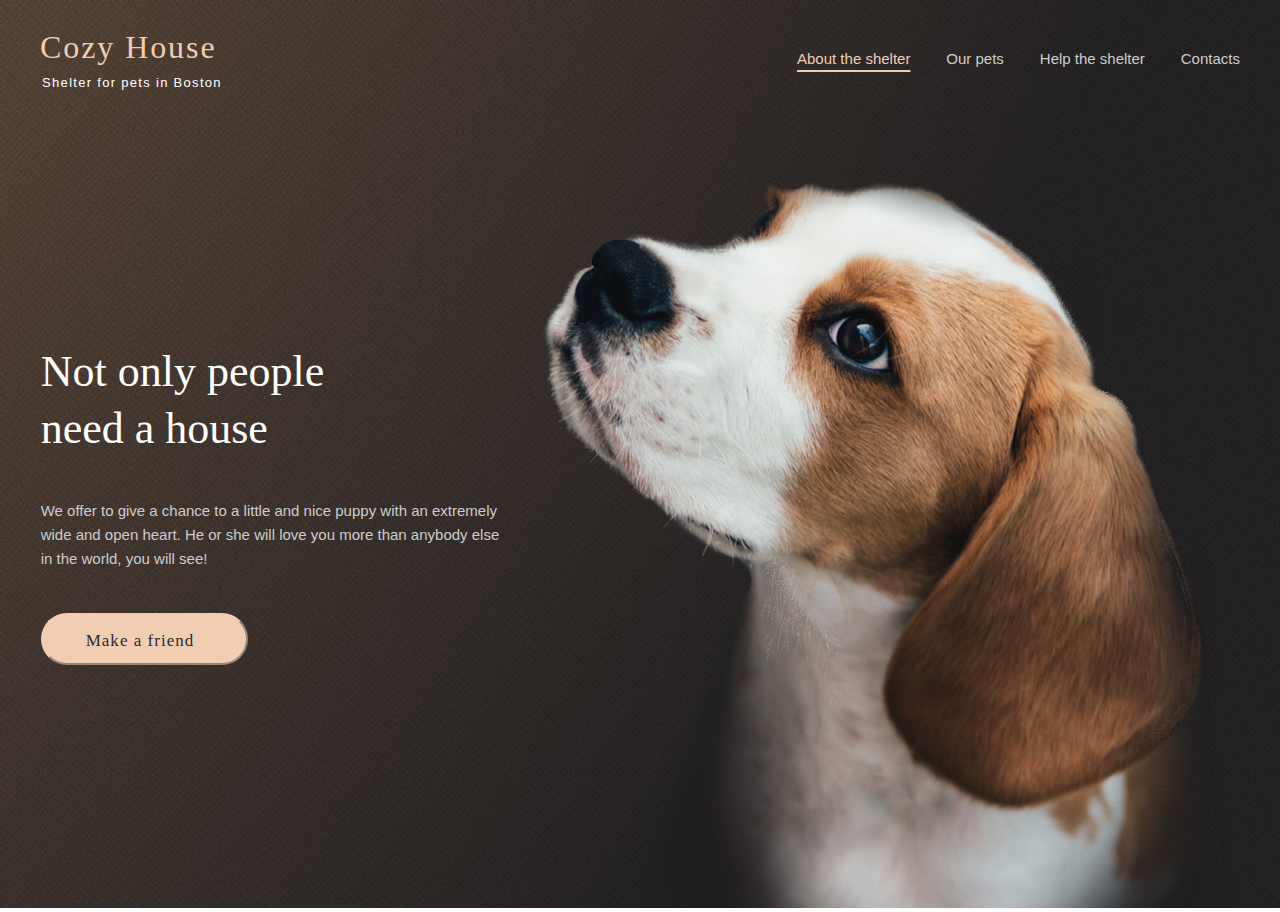
==== shelter/index.html @ cd2a16fb "feat: add basic section layout" ====
<!DOCTYPE html>
<html lang="en">
  <head>
    <!-- prettier-ignore -->
    <meta charset="UTF-8">
    <!-- prettier-ignore -->
    <meta name="viewport" content="width=device-width, initial-scale=1.0">
    <!-- prettier-ignore -->
    <link rel="icon" href="/shelter/assets/favicon.png" type="image/x-icon">
    <!-- prettier-ignore -->
    <link rel="stylesheet" href="styles.css">
    <title>Cozy House</title>
  </head>
  <body>
    <main>
      <div class="wrapper_section1">
        <div class="section_1">
          <header class="section_1__header">
            <nav class="section_1__header_nav">
              <div class="section_1__header_nav_logo">
                <h1>Cozy House</h1>
                <span class="header__nav_div_span"
                  >Shelter for pets in Boston</span
                >
              </div>
              <ul class="section_1__header_nav_ul">
                <li class="section_1__header_nav_ul_li">About the shelter</li>
                <li class="section_1__header_nav_ul_li">Our pets</li>
                <li class="section_1__header_nav_ul_li">Help the shelter</li>
                <li class="section_1__header_nav_ul_li">Contacts</li>
              </ul>
            </nav>
          </header>
          <article class="section_1__article">
            <div class="section_1__article_div">
              <h2 class="section_1__article_div_h2">
                Not only people need a house
              </h2>
              <p class="section_1__article_div_p">
                We offer to give a chance to a little and nice puppy with an
                extremely wide and open heart. He or she will love you more than
                anybody else in the world, you will see!
              </p>
              <button class="section_1__article_div_button">
                Make a friend
              </button>
            </div>
            <div class="section_1__article_img">
              <!-- prettier-ignore -->
              <img
                src="/shelter//assets/start_pet.png"
                alt="dog puppy"
                width="698"
                height="728"
              >
            </div>
          </article>
        </div>
      </div>
    </main>
  </body>
</html>
---- shelter/styles.css ----
* {
    margin: 0;
    padding: 0;
}
body {
    display: flex;
    justify-content: center;
    align-items: center;
    height: 100%;
    margin: 0;
}
main {
    display: flex;
    width: 1280px ;
    align-items: center;
    justify-content: center;
}
.wrapper_section1 {
    position: absolute;
    display: flex;
    align-items: center;
    justify-content: center;
    top: 0;
    left: 0;
    width: 100%;
    background-image: url("/shelter/assets/start-screen-gradient-background.jpg");
    background-size: cover;
    background-position: center;
}
.section_1 {
    position: relative;
    width: 1280px;
    height: 908px;
    justify-self: center;   
}
.section_1__header {
    display: flex; 
    margin-top: 30px;
    justify-content: center;
}
.section_1__header_nav {
    display: flex;
    width: 1200px;
    height: 60px;
    align-items: center;
    justify-content: space-between;
}
.section_1__header_nav_logo {
    display: flex;
    flex-direction: column;
    justify-content: space-between;
    width: 184px;
    height: 60px;
}
h1{
    width: 184px;
    font-family: Georgia;
    font-size: 32px;
    font-weight: 400;
    line-height: 35px;
    letter-spacing: 0.06em;
    text-align: left;
    color: #F1CDB3;
    white-space: nowrap;
}
.header__nav_div_span {
    font-family: Arial;
    font-size: 13px;
    font-weight: 400;
    line-height: 15px;
    letter-spacing: 0.1em;
    text-align: center;
    color: #FFFFFF;
}
.section_1__header_nav_ul {
    display: flex;
    width: 443px;
    height: 27px;
    justify-content: space-between;
    list-style-type: none;
    padding: 0;
    margin: 0;
    color: #CDCDCD;
    font-family: Arial;
    font-size: 15px;
    font-weight: 400;
    line-height: 24px;
    text-align: left;
}
.section_1__header_nav_ul_li:hover {
    cursor: pointer;
    color: #F1CDB3;
}
.section_1__header_nav_ul_li:first-child {
    color: #F1CDB3;
    text-decoration: underline;
    text-underline-offset: 6px;
    text-decoration-thickness: 2px;
}
.section_1__article {
    display: flex;
    justify-content: space-evenly;
    margin-top: 90px;
}
.section_1__article_div {
    display: flex;
    width: 460px;
    height: 322px;
    flex-direction: column;
    justify-content:space-between;
    margin-top: 163px;
    /* margin-left: 10px; */
}
.section_1__article_img {
    margin-left: 0px;
}
.section_1__article_div_h2 {
    width: 310px;
    height: 114px;
    font-family: Georgia;
    font-size: 44px;
    font-weight: 400;
    line-height: 57.2px;
    text-align: left;
    color: #FFFFFF;
}
.section_1__article_div_p {
    width: 460px;
    height: 72px;
    font-family: Arial;
    font-size: 15px;
    font-weight: 400;
    line-height: 24px;
    text-align: left;
    color: #CDCDCD;
}
.section_1__article_div_button {
    width: 207px;
    height: 52px;
    font-family: Georgia;
    font-size: 17px;
    font-weight: 400;
    line-height: 25px;
    text-align: left;
    font-family: Georgia;
    letter-spacing: 0.06em;
    color: #292929;
    background: #F1CDB3;
    padding: 13px 45px 15px 43px;
    border-radius: 100px;
    border-color: #F1CDB3;
    text-wrap: nowrap;
}
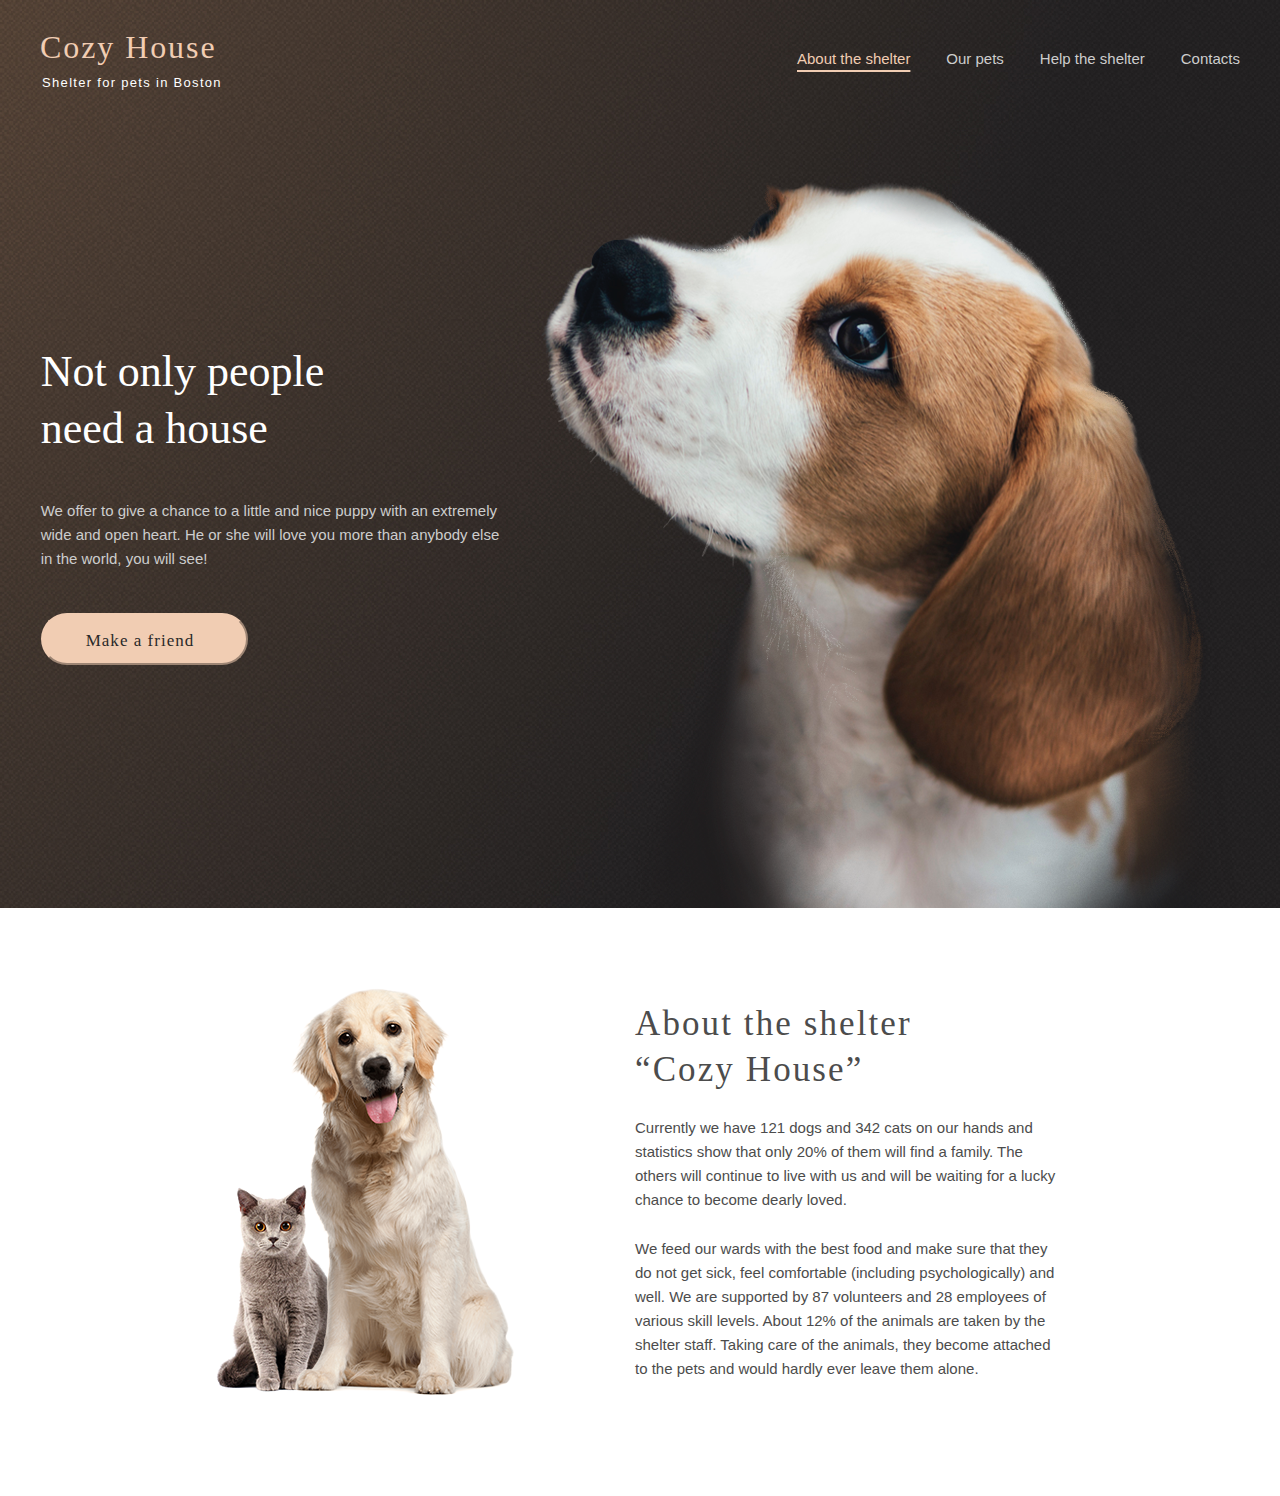
==== commit c6723b8d: "feat: add loyaut and styles second section" ====
--- a/shelter/index.html
+++ b/shelter/index.html
@@ -13,8 +13,8 @@
   </head>
   <body>
     <main>
-      <div class="wrapper_section1">
-        <div class="section_1">
+      <div class="wrapper_section1 wrapper_section1-bg">
+        <div class="section_1" style="height: 908px">
           <header class="section_1__header">
             <nav class="section_1__header_nav">
               <div class="section_1__header_nav_logo">
@@ -57,6 +57,39 @@
           </article>
         </div>
       </div>
+      <div class="wrapper_section2 wrapper_section2-bg" style="height: 588px">
+        <article class="section2 wrapper_section2__article">
+          <div class="section2__article_div-foto">
+            <!-- prettier-ignore -->
+            <img
+              src="/shelter/assets/about-pets.png"
+              alt="pets"
+              width="300"
+              height="408"
+              class="section2__article_div-foto_img"
+            >
+          </div>
+          <div class="section2__article_div-info">
+            <h2 class="section2__article_div-info_h2">
+              About the shelter “Cozy House”
+            </h2>
+            <p class="section2__article_div-info_p">
+              Currently we have 121 dogs and 342 cats on our hands and
+              statistics show that only 20% of them will find a family. The
+              others will continue to live with us and will be waiting for a
+              lucky chance to become dearly loved.
+            </p>
+            <p class="section2__article_div-info_p">
+              We feed our wards with the best food and make sure that they do
+              not get sick, feel comfortable (including psychologically) and
+              well. We are supported by 87 volunteers and 28 employees of
+              various skill levels. About 12% of the animals are taken by the
+              shelter staff. Taking care of the animals, they become attached to
+              the pets and would hardly ever leave them alone.
+            </p>
+          </div>
+        </article>
+      </div>
     </main>
   </body>
 </html>
--- a/shelter/styles.css
+++ b/shelter/styles.css
@@ -11,26 +11,25 @@
 }
 main {
     display: flex;
-    width: 1280px ;
+    flex-direction: column;
     align-items: center;
     justify-content: center;
 }
-.wrapper_section1 {
-    position: absolute;
+.wrapper_section1, .wrapper_section2 {
     display: flex;
     align-items: center;
     justify-content: center;
     top: 0;
     left: 0;
-    width: 100%;
-    background-image: url("/shelter/assets/start-screen-gradient-background.jpg");
+    min-width: 100vw;
     background-size: cover;
     background-position: center;
 }
-.section_1 {
-    position: relative;
+.wrapper_section1-bg {
+    background-image: url("/shelter/assets/start-screen-gradient-background.jpg");
+}
+.section_1, .section2 {
     width: 1280px;
-    height: 908px;
     justify-self: center;   
 }
 .section_1__header {
@@ -109,7 +108,6 @@
     flex-direction: column;
     justify-content:space-between;
     margin-top: 163px;
-    /* margin-left: 10px; */
 }
 .section_1__article_img {
     margin-left: 0px;
@@ -150,4 +148,48 @@
     border-radius: 100px;
     border-color: #F1CDB3;
     text-wrap: nowrap;
+}
+.wrapper_section2-bg{
+    background: #FFFFFF;
+}
+.wrapper_section2__article {
+    display: flex;
+    width: 1200px;
+    height: 408px;  
+    justify-content: flex-start;  
+}
+.section2__article_div-foto {
+    display: flex;
+    width: 600px;
+    justify-content:center;
+    align-content: start;
+    margin-left: 25px;
+    margin-top: -10px;
+}
+.section2__article_div-info {
+    display: flex;
+    flex-direction: column;
+    width: 430px;
+    height: 380px;
+    justify-content: space-between;
+    color: #4C4C4C;
+    margin-left: -30px;
+    margin-top: 3px;
+}
+.section2__article_div-info_h2 {
+    width: 370px;
+    height: 90px;
+    font-family: Georgia;
+    font-size: 35px;
+    font-weight: 400;
+    line-height: 45.5px;
+    letter-spacing: 0.06em;
+    text-align: left;
+}
+.section2__article_div-info_p {
+    font-family: Arial;
+    font-size: 15px;
+    font-weight: 400;
+    line-height: 24px;
+    text-align: left;
 }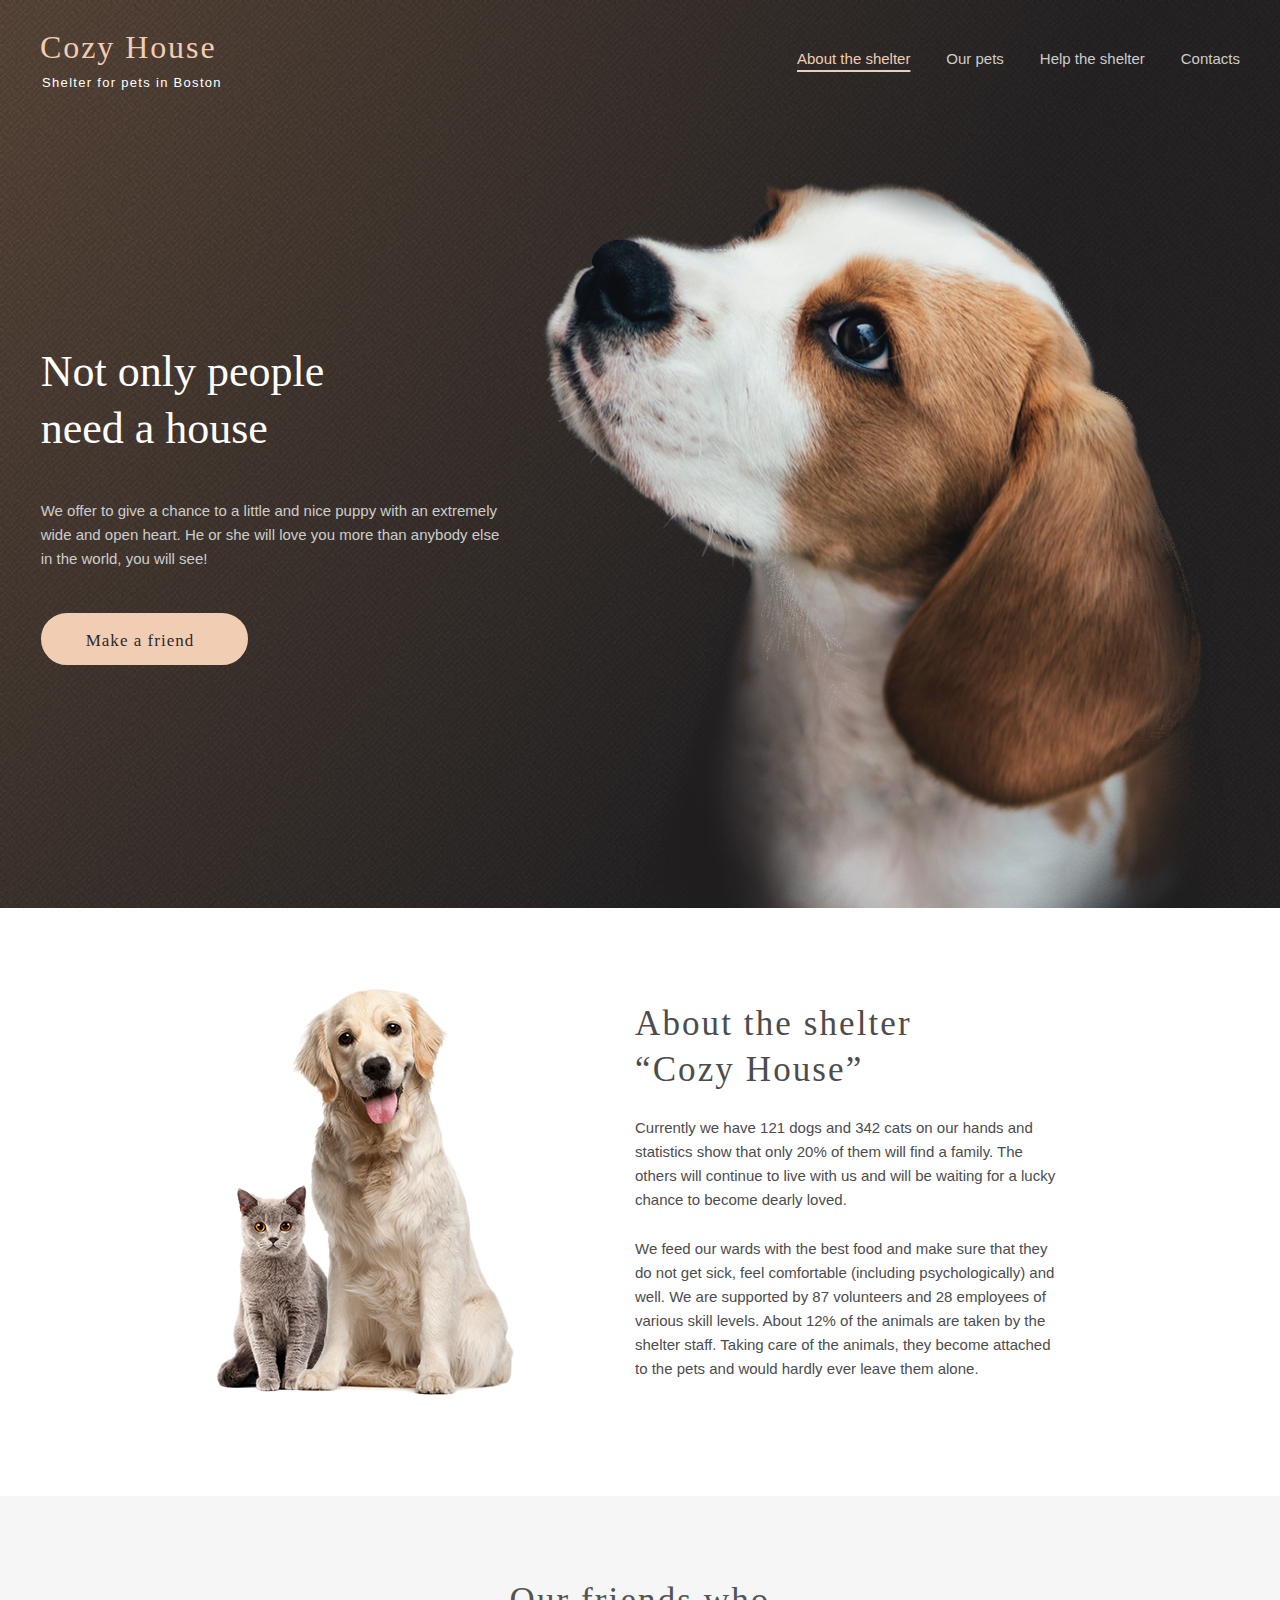
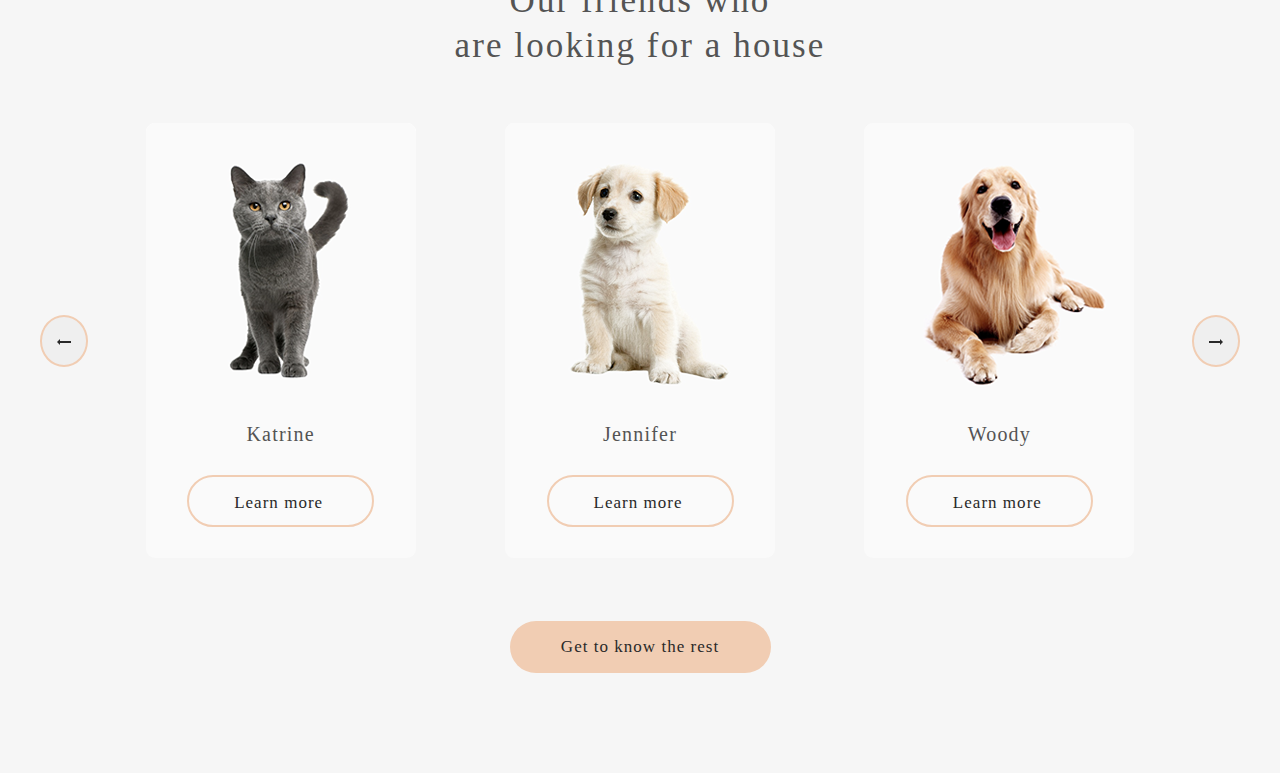
==== commit 32da3b06: "feat: add loyaut and styles for 3 part fierst page" ====
--- a/shelter/index.html
+++ b/shelter/index.html
@@ -90,6 +90,97 @@
           </div>
         </article>
       </div>
+      <div class="wrapper_section3 wrapper_section3-bg" style="height: 877px">
+        <article class="section3 section3_wrapper">
+          <h2 class="section3__h2">
+            Our friends who
+            <!-- prettier-ignore -->
+            <br>
+            are looking for a house
+          </h2>
+          <div class="section3__article_slider-wrapper">
+            <button class="section3__article_slider-button-left">
+              <!-- prettier-ignore -->
+              <img src="/shelter/assets/Arrow_left.png" alt="left button" width="14" height="6">
+            </button>
+            <div class="section3__article_slider-wrapper_slider-container">
+              <div class="section3__article_slider-wrapper_slider-item">
+                <figure
+                  class="section3__article_slider-wrapper_slider-item-figure"
+                >
+                  <!-- prettier-ignore -->
+                  <img src="/shelter/assets/pets-katrine.png" 
+                      alt="pet Katrine" 
+                      width="270" 
+                      height="270" 
+                      class="section3__article_slider-wrapper_slider-item-figure-img">
+                  <figcaption
+                    class="section3__article_slider-wrapper_slider-figcapion"
+                  >
+                    Katrine
+                  </figcaption>
+                </figure>
+                <button
+                  class="section3__article_slider-wrapper_slider-button-item"
+                >
+                  Learn more
+                </button>
+              </div>
+              <div class="section3__article_slider-wrapper_slider-item">
+                <figure
+                  class="section3__article_slider-wrapper_slider-item-figure"
+                >
+                  <!-- prettier-ignore -->
+                  <img src="/shelter/assets/pets-jennifer.png" 
+                        alt="pet Jennifer" 
+                        width="270" 
+                        height="270" 
+                        class="section3__article_slider-wrapper_slider-item-figure-img">
+                  <figcaption
+                    class="section3__article_slider-wrapper_slider-figcapion"
+                  >
+                    Jennifer
+                  </figcaption>
+                </figure>
+                <button
+                  class="section3__article_slider-wrapper_slider-button-item"
+                >
+                  Learn more
+                </button>
+              </div>
+              <div class="section3__article_slider-wrapper_slider-item">
+                <figure
+                  class="section3__article_slider-wrapper_slider-item-figure"
+                >
+                  <!-- prettier-ignore -->
+                  <img src="/shelter/assets/pets-woody.png" 
+                      alt="pet Woody" 
+                      width="270" 
+                      height="270" 
+                      class="section3__article_slider-wrapper_slider-item-figure-img">
+                  <figcaption
+                    class="section3__article_slider-wrapper_slider-figcapion"
+                  >
+                    Woody
+                  </figcaption>
+                </figure>
+                <button
+                  class="section3__article_slider-wrapper_slider-button-item"
+                >
+                  Learn more
+                </button>
+              </div>
+            </div>
+            <button class="section3__article_slider-button-right">
+              <!-- prettier-ignore -->
+              <img src="/shelter/assets/Arrow_rigth.png" alt="right button" width="14" height="6">
+            </button>
+          </div>
+          <button class="section3 section3_wrapper__button">
+            Get to know the rest
+          </button>
+        </article>
+      </div>
     </main>
   </body>
 </html>
--- a/shelter/styles.css
+++ b/shelter/styles.css
@@ -2,6 +2,9 @@
     margin: 0;
     padding: 0;
 }
+button {
+    cursor: pointer;
+}
 body {
     display: flex;
     justify-content: center;
@@ -15,7 +18,7 @@
     align-items: center;
     justify-content: center;
 }
-.wrapper_section1, .wrapper_section2 {
+.wrapper_section1, .wrapper_section2, .wrapper_section3 {
     display: flex;
     align-items: center;
     justify-content: center;
@@ -28,7 +31,7 @@
 .wrapper_section1-bg {
     background-image: url("/shelter/assets/start-screen-gradient-background.jpg");
 }
-.section_1, .section2 {
+.section_1, .section2, .section3 {
     width: 1280px;
     justify-self: center;   
 }
@@ -146,7 +149,7 @@
     background: #F1CDB3;
     padding: 13px 45px 15px 43px;
     border-radius: 100px;
-    border-color: #F1CDB3;
+    border: 2px solid #F1CDB3;
     text-wrap: nowrap;
 }
 .wrapper_section2-bg{
@@ -192,4 +195,116 @@
     font-weight: 400;
     line-height: 24px;
     text-align: left;
-}+}
+.wrapper_section3-bg {
+    background: #F6F6F6;
+}
+.section3_wrapper {
+    display: flex;
+    flex-direction: column;
+    width: 1200px;
+    height: 697px;
+    align-items: center;
+    justify-content: space-between;
+}
+.section3__article_slider-wrapper {
+    display: flex;
+    width: 1200px;
+    height: 435px;
+    justify-content:center; 
+    align-items: center; 
+    margin-top: -8px;
+}
+.section3__article_slider-button-right, .section3__article_slider-button-left {
+    width: 52px;
+    height: 52px;
+    border-radius: 100%;
+    border: 2px solid #F1CDB3;
+}
+.section3__article_slider-wrapper_slider-container {
+    display: flex;
+    flex-direction: row;
+    width: 1196px;
+    height: 435px;
+    justify-content:space-evenly;
+    gap: 32px
+}
+.section3__h2 {
+    display: flex;
+    width: 400px;
+    height: 90px;
+    font-family: Georgia;
+    font-size: 35px;
+    font-weight: 400;
+    line-height: 45px;
+    letter-spacing: 0.06em;
+    justify-content: center;
+    text-align: center;
+    color: #545454;
+    margin-top: -8px;
+}
+.section3__article_slider-wrapper_slider-item {
+    display: flex;
+    flex-direction: column;
+    width: 270px;
+    height: 435px;
+    align-items: center;
+    justify-content:flex-start;
+    border-radius: 9px;
+    background: #FAFAFA;
+    cursor: pointer;
+}
+.section3__article_slider-wrapper_slider-item-figure {
+    display: flex;
+    flex-direction: column;
+    height: 300px;
+    justify-content: space-between;
+}
+.section3__article_slider-wrapper_slider-item-figure-img {
+    margin-top: 0;
+}
+.section3__article_slider-wrapper_slider-figcapion {
+    display: flex;
+    justify-content: center;
+    font-family: Georgia;
+    font-size: 20px;
+    font-weight: 400;
+    line-height: 22.72px;
+    letter-spacing: 0.06em;
+    text-align: center;
+    color: #545454;
+    margin-top: 30px;
+}
+.section3__article_slider-wrapper_slider-button-item {
+    width: 187px;
+    height: 52px;
+    padding: 15px 45px 15px 45px;
+    font-family: Georgia;
+    font-size: 17px;
+    font-weight: 400;
+    line-height: 22.1px;
+    letter-spacing: 0.06em;
+    text-align: left;
+    border-radius: 100px;
+    border: 2px 2px 2px 2px;
+    color:#292929;
+    border: 2px solid #F1CDB3;
+    background-color: #FAFAFA;
+    text-wrap: nowrap;
+    margin-top: 52px;
+}
+.section3_wrapper__button {
+    width: 261px;
+    height: 52px;
+    border-radius: 100px;
+    Padding:15px, 45px, 15px, 45px;
+    font-family: Georgia;
+    font-size: 17px;
+    font-weight: 400;
+    line-height: 22.1px;
+    letter-spacing: 0.06em;
+    background: #F1CDB3;
+    color:#292929;
+    border: none;
+    margin-bottom: 10px;
+}
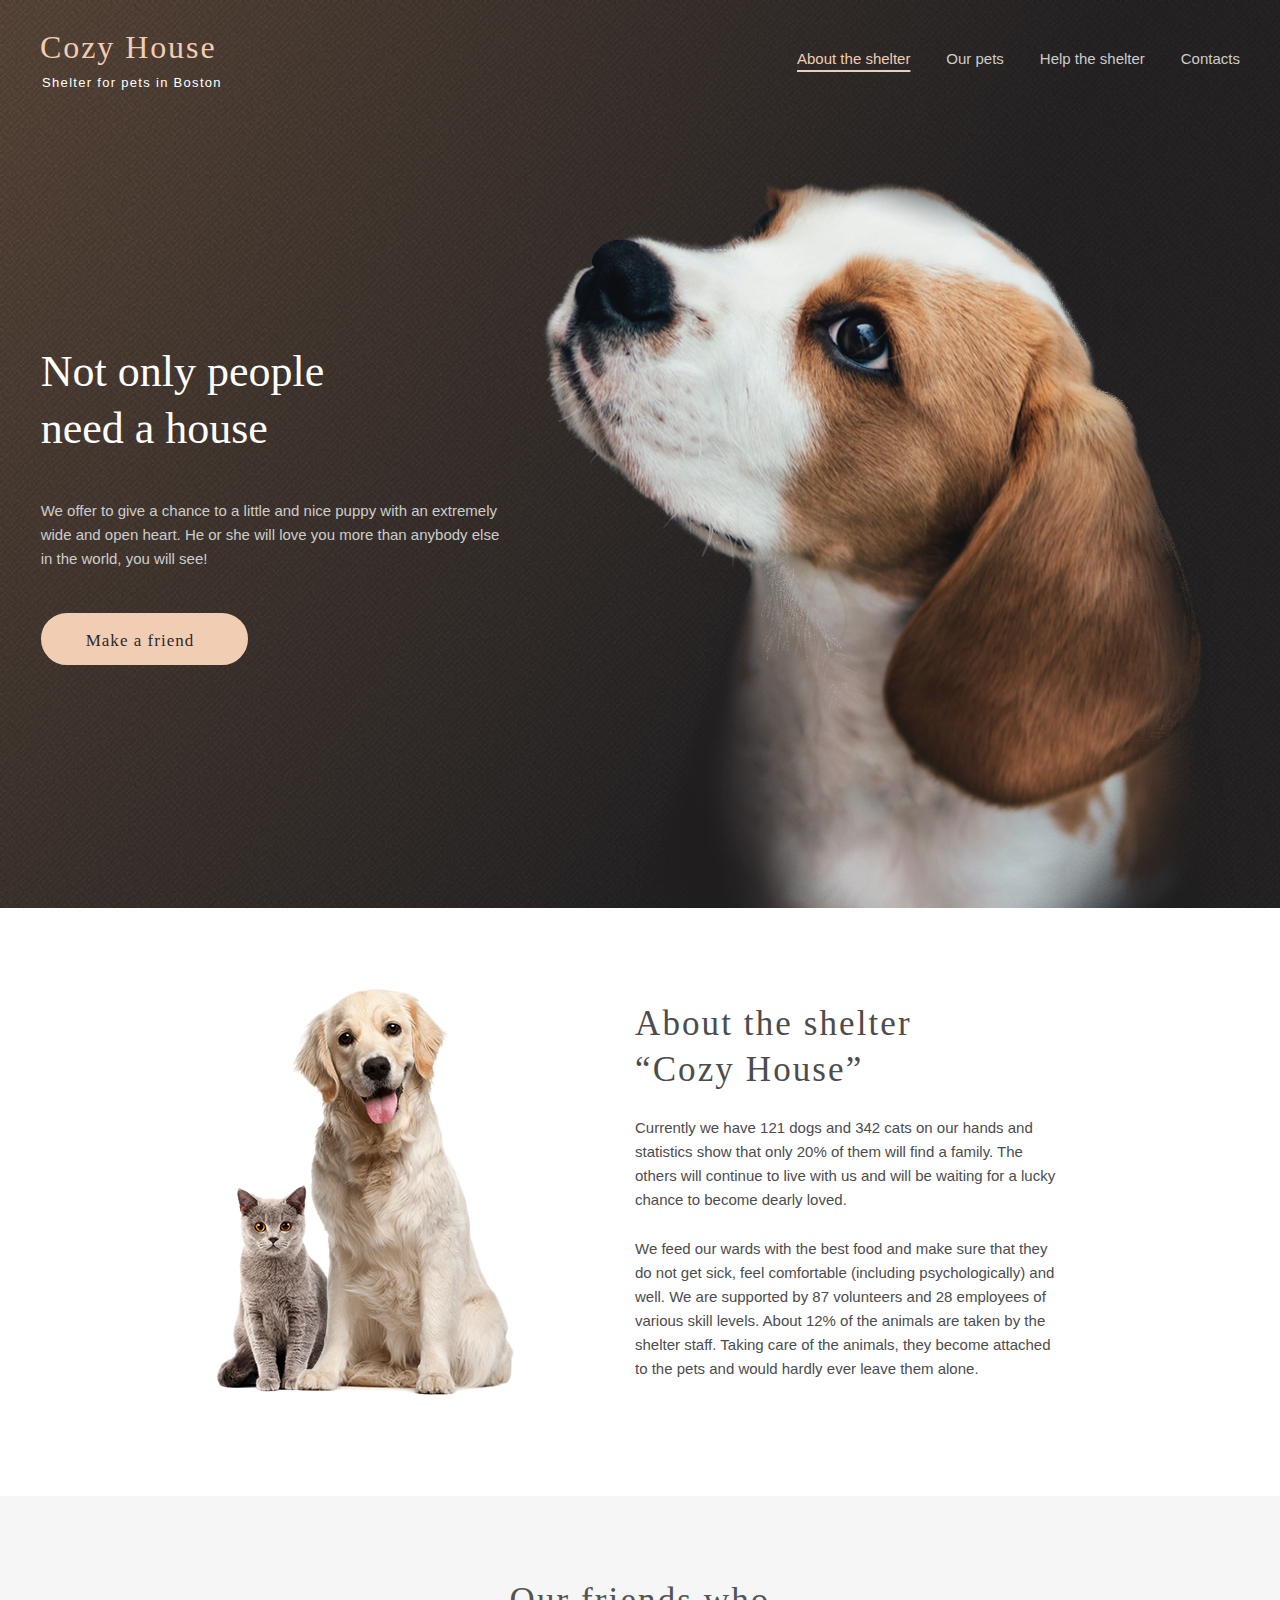
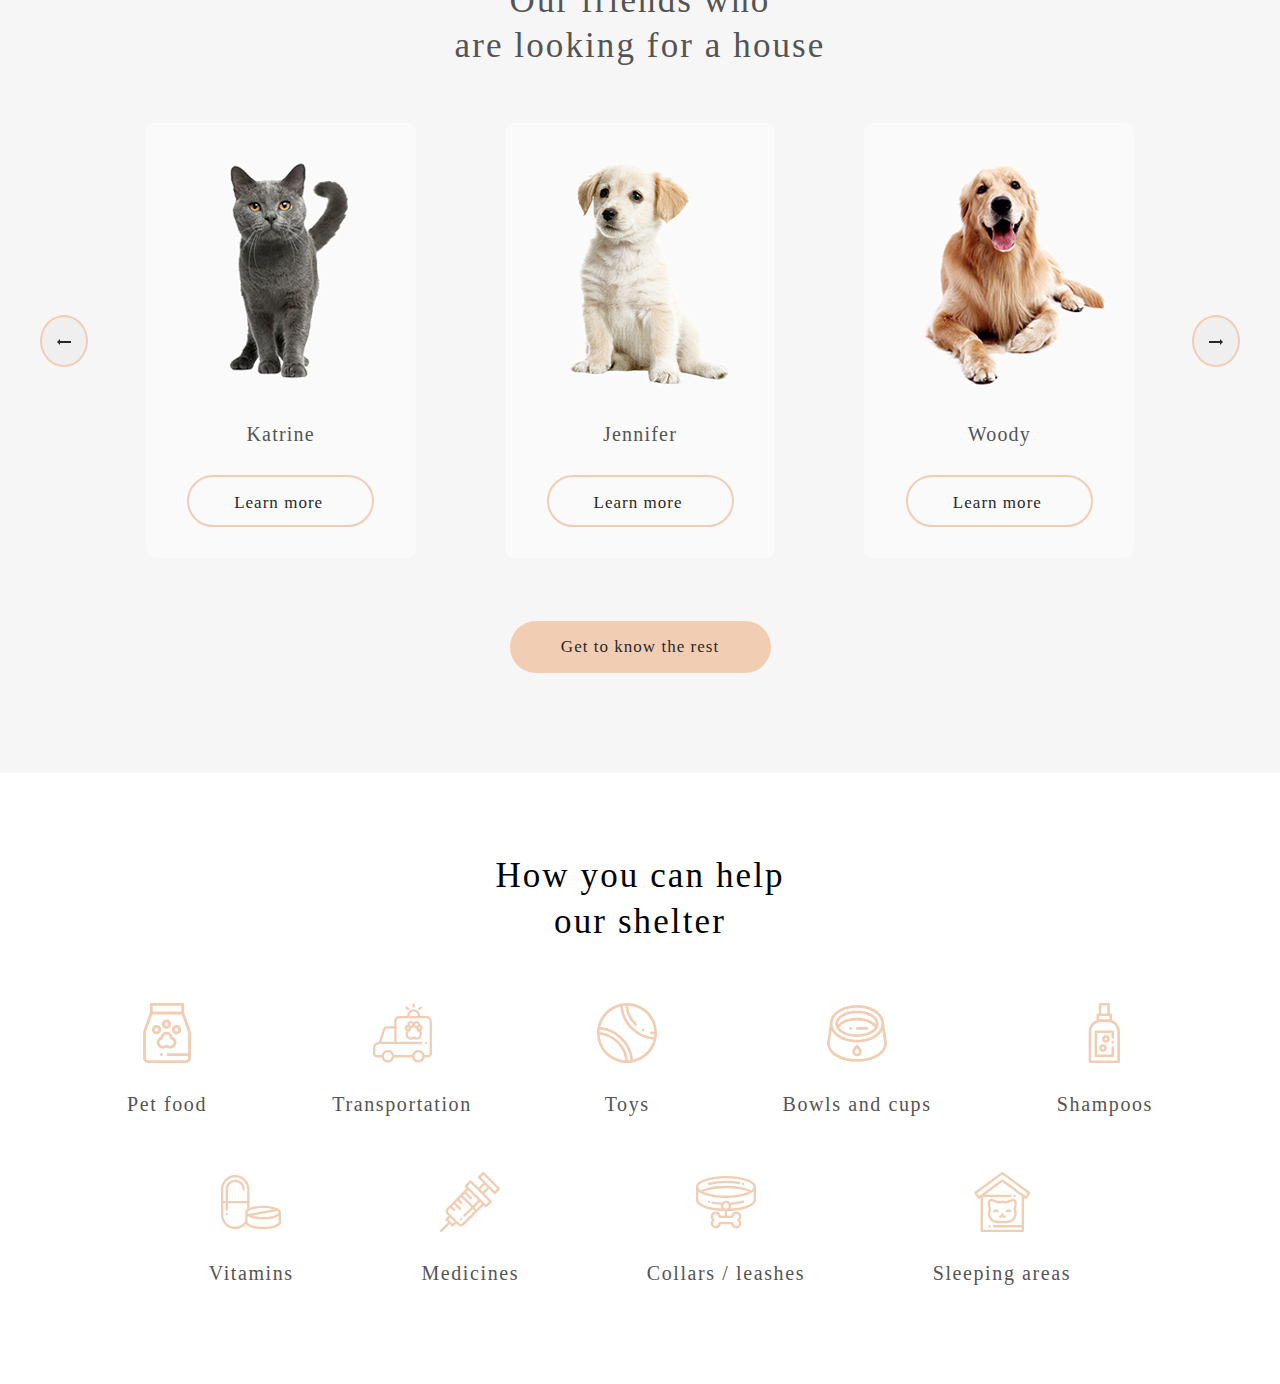
==== commit 52977c1a: "feat: add layout and styles for fourth section first page" ====
--- a/shelter/index.html
+++ b/shelter/index.html
@@ -181,6 +181,116 @@
           </button>
         </article>
       </div>
+      <div class="wrapper_section4 wrapper_section4-bg" style="height: 611px">
+        <article class="section4 section4_wrapper">
+          <h2 class="section4__h2">How you can help our shelter</h2>
+          <div class="section4__div-conteiner">
+            <div class="section4__div-conteiner__top-row">
+              <figure class="section4__div-conteiner__top-row_figure">
+                <!-- prettier-ignore -->
+                <img src="/shelter/assets/icon-pet-food.svg" 
+                     alt="icon Pet food" 
+                     class="section4__div-conteiner__top-row_figure_img">
+                <figcaption
+                  class="section4__div-conteiner__top-row_figure_figcaption"
+                >
+                  Pet food
+                </figcaption>
+              </figure>
+              <figure class="section4__div-conteiner__top-row_figure">
+                <!-- prettier-ignore -->
+                <img src="/shelter/assets/icon-transportation.svg" 
+                    alt="icon Transportation" 
+                    class="section4__div-conteiner__top-row_figure_img">
+                <figcaption
+                  class="section4__div-conteiner__top-row_figure_figcaption"
+                >
+                  Transportation
+                </figcaption>
+              </figure>
+              <figure class="section4__div-conteiner__top-row_figure">
+                <!-- prettier-ignore -->
+                <img src="/shelter/assets/icon-toys.svg" 
+                    alt="icon Toys" 
+                    class="section4__div-conteiner__top-row_figure_img">
+                <figcaption
+                  class="section4__div-conteiner__top-row_figure_figcaption"
+                >
+                  Toys
+                </figcaption>
+              </figure>
+              <figure class="section4__div-conteiner__top-row_figure">
+                <!-- prettier-ignore -->
+                <img src="/shelter/assets/icon-bowls-and-cups.svg" 
+                      alt="icon Bowls and cups" 
+                      class="section4__div-conteiner__top-row_figure_img">
+                <figcaption
+                  class="section4__div-conteiner__top-row_figure_figcaption"
+                >
+                  Bowls and cups
+                </figcaption>
+              </figure>
+              <figure class="section4__div-conteiner__top-row_figure">
+                <!-- prettier-ignore -->
+                <img src="/shelter/assets/icon-shampoos.svg" 
+                    alt="icon Shampoos" 
+                    class="section4__div-conteiner__top-row_figure_img">
+                <figcaption
+                  class="section4__div-conteiner__top-row_figure_figcaption"
+                >
+                  Shampoos
+                </figcaption>
+              </figure>
+            </div>
+            <div class="section4__div-conteiner__bottom-row">
+              <figure class="section4__div-conteiner__top-row_figure">
+                <!-- prettier-ignore -->
+                <img src="/shelter/assets/icon-vitamins.svg" 
+                    alt="icon Vitamins" 
+                    class="section4__div-conteiner__top-row_figure_img">
+                <figcaption
+                  class="section4__div-conteiner__top-row_figure_figcaption"
+                >
+                  Vitamins
+                </figcaption>
+              </figure>
+              <figure class="section4__div-conteiner__top-row_figure">
+                <!-- prettier-ignore -->
+                <img src="/shelter/assets/icon-medicines.svg" 
+                    alt="icon Medicines" 
+                    class="section4__div-conteiner__top-row_figure_img">
+                <figcaption
+                  class="section4__div-conteiner__top-row_figure_figcaption"
+                >
+                  Medicines
+                </figcaption>
+              </figure>
+              <figure class="section4__div-conteiner__top-row_figure">
+                <!-- prettier-ignore -->
+                <img src="/shelter/assets/icon-collars-leashes.svg" 
+                    alt="icon Collars" 
+                    class="section4__div-conteiner__top-row_figure_img">
+                <figcaption
+                  class="section4__div-conteiner__top-row_figure_figcaption"
+                >
+                  Collars / leashes
+                </figcaption>
+              </figure>
+              <figure class="section4__div-conteiner__top-row_figure">
+                <!-- prettier-ignore -->
+                <img src="/shelter/assets/icon-sleeping-area.svg" 
+                    alt="icon Sleeping areas" 
+                    class="section4__div-conteiner__top-row_figure_img">
+                <figcaption
+                  class="section4__div-conteiner__top-row_figure_figcaption"
+                >
+                  Sleeping areas
+                </figcaption>
+              </figure>
+            </div>
+          </div>
+        </article>
+      </div>
     </main>
   </body>
 </html>
--- a/shelter/styles.css
+++ b/shelter/styles.css
@@ -18,7 +18,7 @@
     align-items: center;
     justify-content: center;
 }
-.wrapper_section1, .wrapper_section2, .wrapper_section3 {
+.wrapper_section1, .wrapper_section2, .wrapper_section3, .wrapper_section4 {
     display: flex;
     align-items: center;
     justify-content: center;
@@ -31,7 +31,7 @@
 .wrapper_section1-bg {
     background-image: url("/shelter/assets/start-screen-gradient-background.jpg");
 }
-.section_1, .section2, .section3 {
+.section_1, .section2, .section3, .section4 {
     width: 1280px;
     justify-self: center;   
 }
@@ -308,3 +308,64 @@
     border: none;
     margin-bottom: 10px;
 }
+.section4_wrapper {
+    display: flex;
+    flex-direction: column;
+    width: 1200px;
+    height: 431px;
+    align-items: center;
+    justify-content: space-between;
+}
+.section4__h2 {
+    width: 310px;
+    height: 90px;
+    font-family: Georgia;
+    font-size: 35px;
+    font-weight: 400;
+    line-height: 45.5px;
+    letter-spacing: 0.06em;
+    text-align: center;
+    margin-top: -10px;
+}
+.section4__div-conteiner {
+    display: flex;
+    flex-direction: column;
+    width: 1026px;
+    height: 281px;
+    justify-content: space-between;
+    align-items: center;
+    gap: 51px;
+    margin-bottom: 10px;
+}
+.section4__div-conteiner__top-row {
+    display: flex;
+    width: 1026px;
+    justify-content: space-between;
+}
+.section4__div-conteiner__bottom-row{
+    display: flex;
+    width: 990px;
+    justify-content:space-around;
+    justify-self: flex-end;
+}
+.section4__div-conteiner__top-row_figure {
+    display: flex;
+    height: 112px;
+    flex-direction: column;
+    justify-content: space-between;
+    align-items: center;
+}
+.section4__div-conteiner__top-row_figure_img {
+    width: 60px;
+    height: 60px;
+}
+.section4__div-conteiner__top-row_figure_figcaption {
+    font-family: Georgia;
+    font-size: 20px;
+    font-weight: 100;
+    line-height: 22px;
+    letter-spacing: 0.08em;
+    text-align: center;
+    color: #545454;
+
+}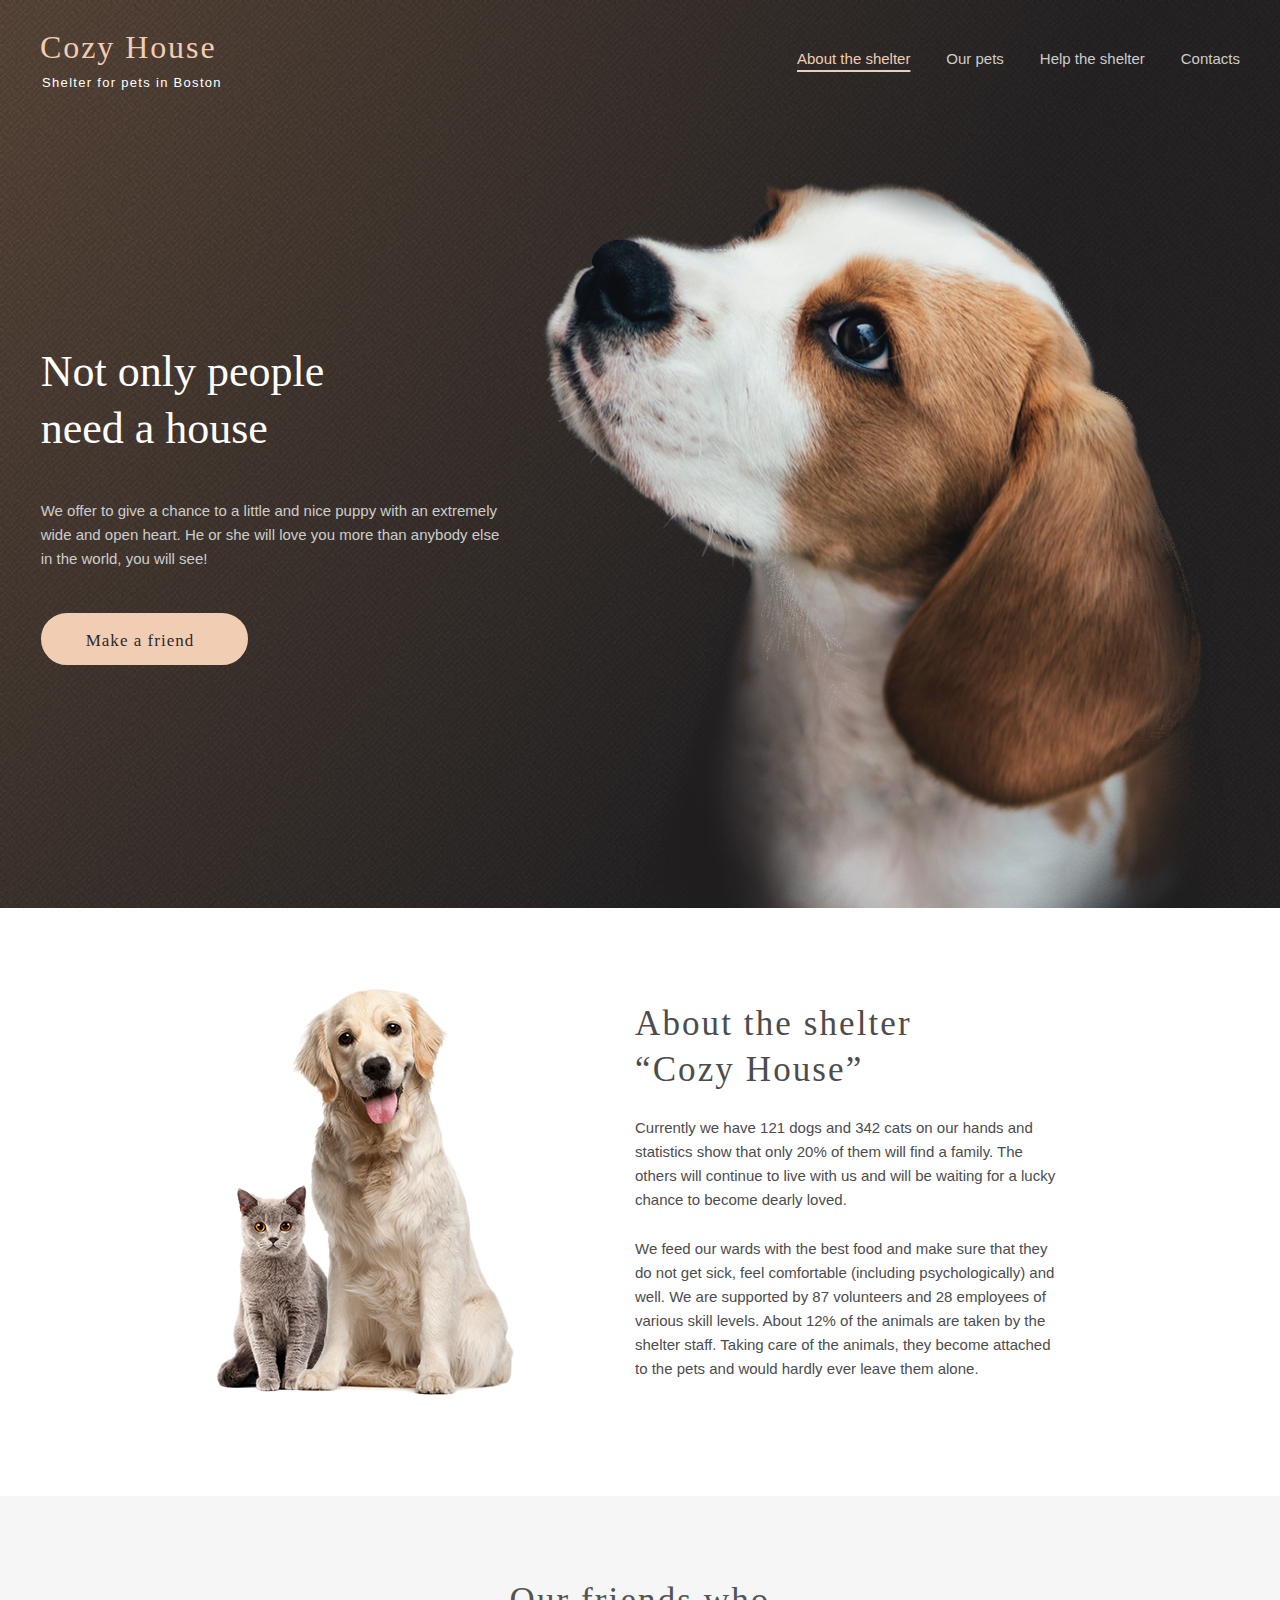
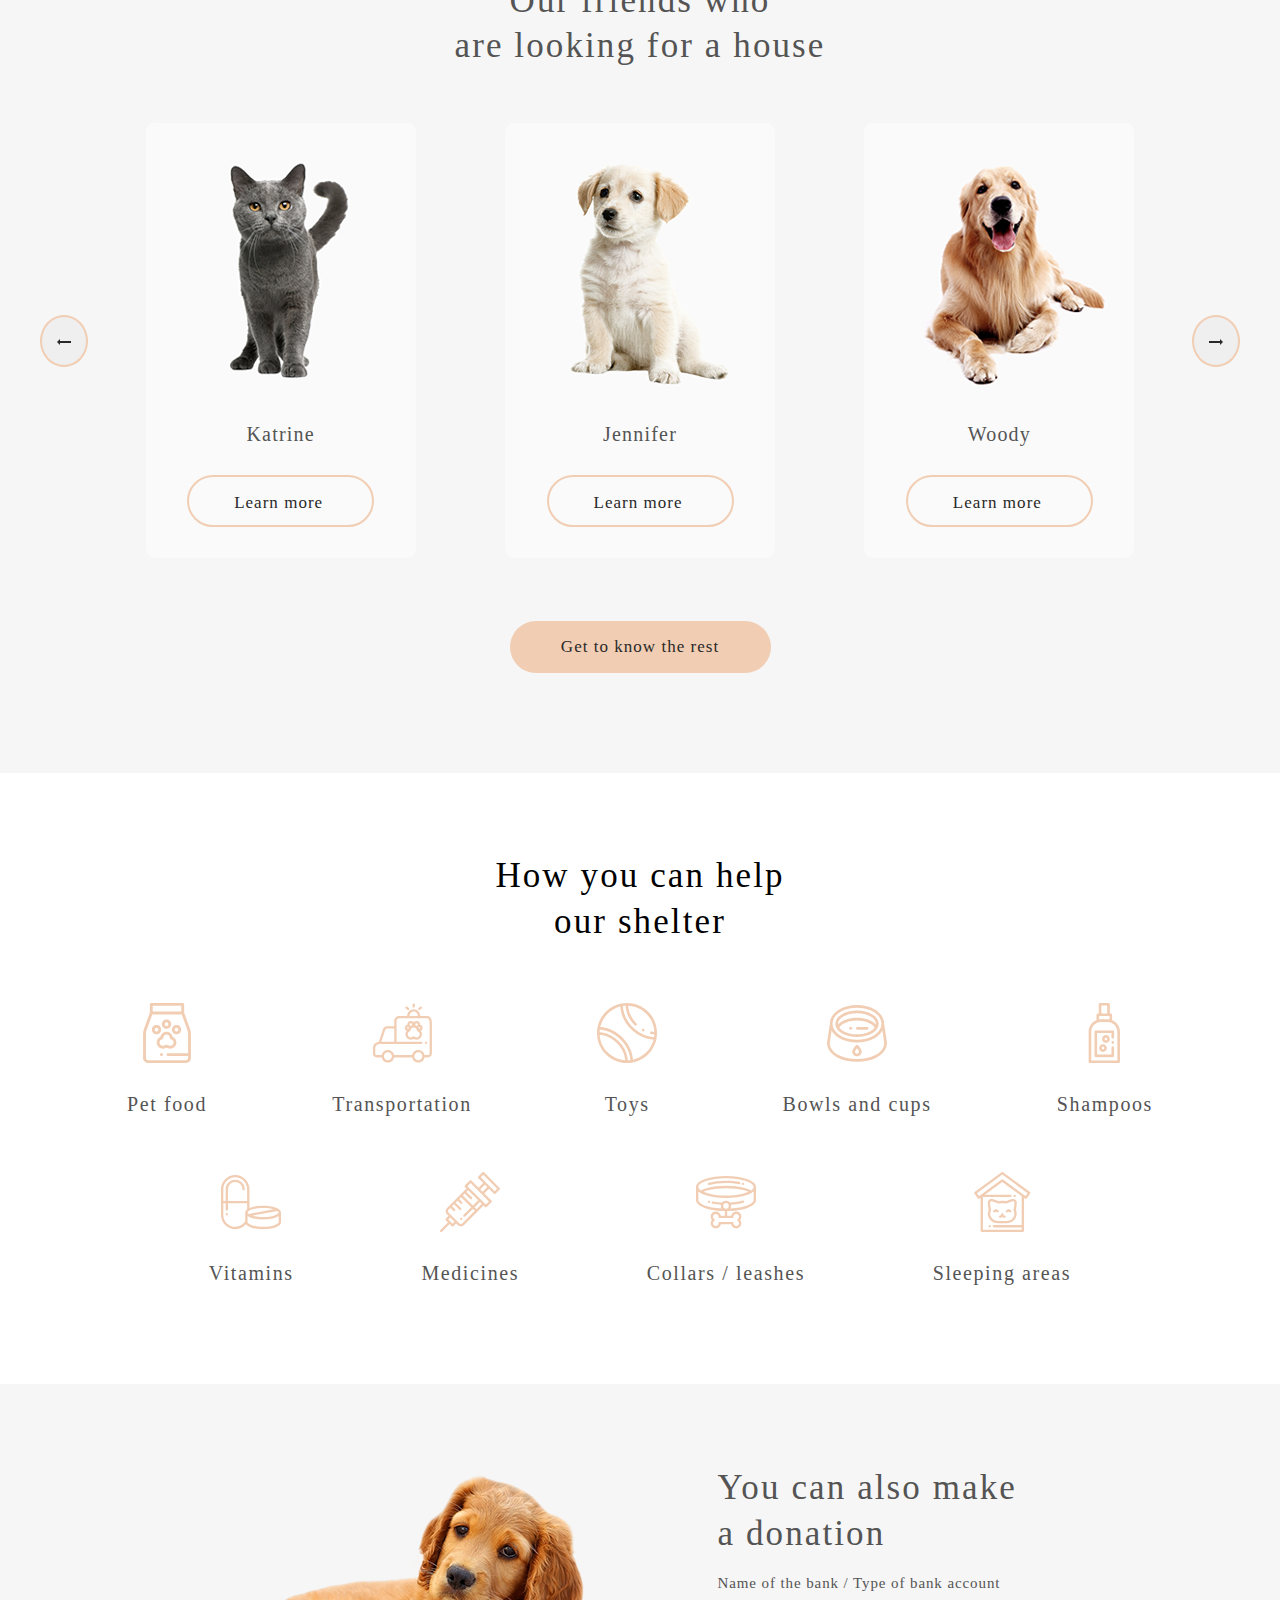
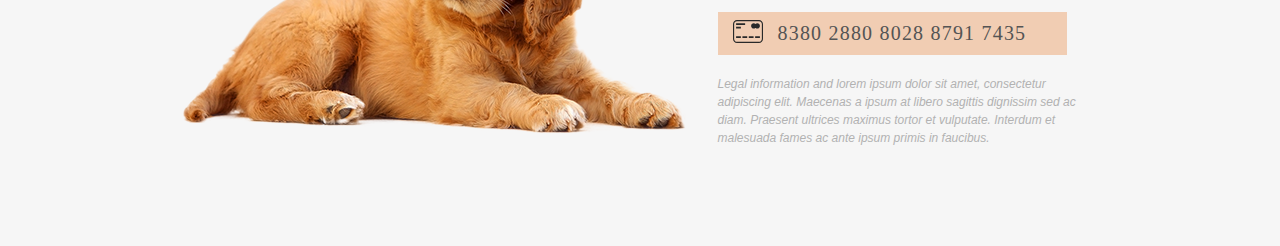
==== commit deb732be: "feat: add loyaut section 5" ====
--- a/shelter/index.html
+++ b/shelter/index.html
@@ -291,6 +291,49 @@
           </div>
         </article>
       </div>
+      <div class="wrapper_section5 wrapper_section5-bg" style="height: 462px">
+        <div class="section5 section5_wrapper">
+          <div class="section5__conteiner">
+            <figure class="section5__conteiner_figure">
+              <!-- prettier-ignore -->
+              <img
+                src="/shelter/assets/donation-dog.png"
+                alt="dog"
+                width="505"
+                height="261"
+              >
+            </figure>
+            <article class="section5__conteiner__article">
+              <h3 class="section5__conteiner__article_h3">
+                You can also make a donation
+              </h3>
+              <h5 class="section5__conteiner__article_h5">
+                Name of the bank / Type of bank account
+              </h5>
+              <div class="section5__conteiner__article__container-card">
+                <figure>
+                  <!-- prettier-ignore -->
+                  <img
+                    src="/shelter/assets/credit-card.svg"
+                    alt="icon bank card"
+                    width="30"
+                    height="23"
+                  >
+                </figure>
+                <span class="section5__conteiner__article__container-card_span"
+                  >8380 2880 8028 8791 7435</span
+                >
+              </div>
+              <p class="section5__conteiner__article_p">
+                Legal information and lorem ipsum dolor sit amet, consectetur
+                adipiscing elit. Maecenas a ipsum at libero sagittis dignissim
+                sed ac diam. Praesent ultrices maximus tortor et vulputate.
+                Interdum et malesuada fames ac ante ipsum primis in faucibus.
+              </p>
+            </article>
+          </div>
+        </div>
+      </div>
     </main>
   </body>
 </html>
--- a/shelter/styles.css
+++ b/shelter/styles.css
@@ -18,7 +18,7 @@
     align-items: center;
     justify-content: center;
 }
-.wrapper_section1, .wrapper_section2, .wrapper_section3, .wrapper_section4 {
+.wrapper_section1, .wrapper_section2, .wrapper_section3, .wrapper_section4, .wrapper_section5 {
     display: flex;
     align-items: center;
     justify-content: center;
@@ -31,7 +31,7 @@
 .wrapper_section1-bg {
     background-image: url("/shelter/assets/start-screen-gradient-background.jpg");
 }
-.section_1, .section2, .section3, .section4 {
+.section_1, .section2, .section3, .section4, .section5 {
     width: 1280px;
     justify-self: center;   
 }
@@ -308,6 +308,9 @@
     border: none;
     margin-bottom: 10px;
 }
+.wrapper_section4-bg {
+    background: #FFFFFF;
+}
 .section4_wrapper {
     display: flex;
     flex-direction: column;
@@ -367,5 +370,77 @@
     letter-spacing: 0.08em;
     text-align: center;
     color: #545454;
-
+}
+.wrapper_section5-bg {
+    background-color: #F6F6F6;
+}
+.section5__conteiner {
+    display: flex;
+    justify-content: center;
+    align-items: center;
+    gap: 30px;
+}
+.section5__conteiner_figure {
+    display: flex;
+    width: 505px;
+    height: 282px;
+}
+.section5__conteiner__article{
+    display: flex;
+    flex-direction: column;
+    width: 380px;
+    height: 282px;
+margin-top: -18px;
+justify-content: space-between;
+}
+.section5__conteiner__article_h3 {
+    width: 300px;
+    height: 90px;
+    font-family: Georgia;
+    font-size: 35px;
+    font-weight: 400;
+    line-height: 45.5px;
+    letter-spacing: 0.06em;
+    text-align: left;
+    color: #545454;
+}
+.section5__conteiner__article_h5 {
+    font-family: Georgia;
+    font-size: 15px;
+    font-weight: 400;
+    line-height: 16.5px;
+    letter-spacing: 0.06em;
+    text-align: left;
+    color: #545454;
+}
+.section5__conteiner__article__container-card {
+    display: flex;
+    width: 349px;
+    height: 43px;
+    align-items: center;
+    justify-content: space-evenly;
+    background: #F1CDB3;
+}
+.section5__conteiner__article__container-card_span {
+    width: 274px;
+    height: 23px;
+    font-family: Georgia;
+    font-size: 20px;
+    font-weight: 400;
+    line-height: 23px;
+    letter-spacing: 0.06em;
+    text-align: left;
+    color: #545454;
+    text-wrap: nowrap;
+}
+.section5__conteiner__article_p {
+    width: 380px;
+    height: 72px;
+    color: #B2B2B2;
+    font-family: Arial;
+    font-size: 12px;
+    font-style: italic;
+    font-weight: 400;
+    line-height: 18px;
+    text-align: left;
 }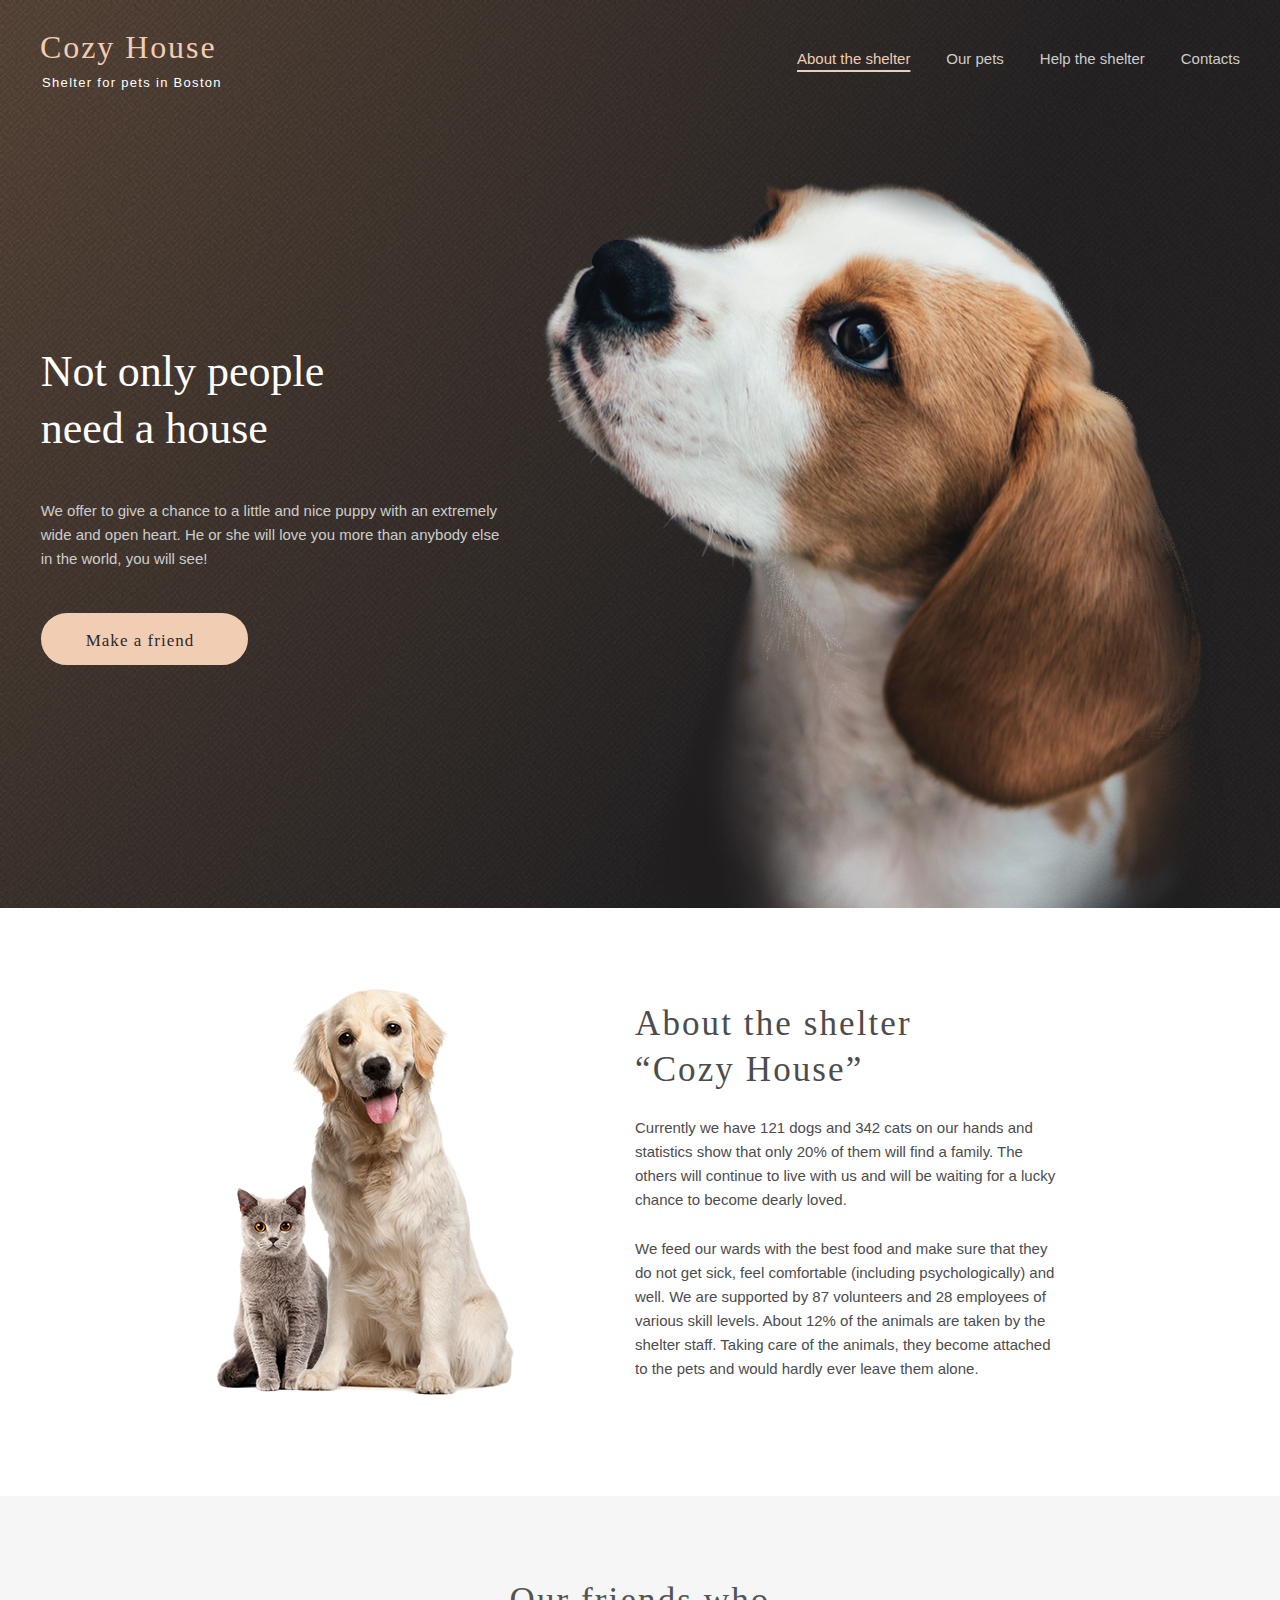
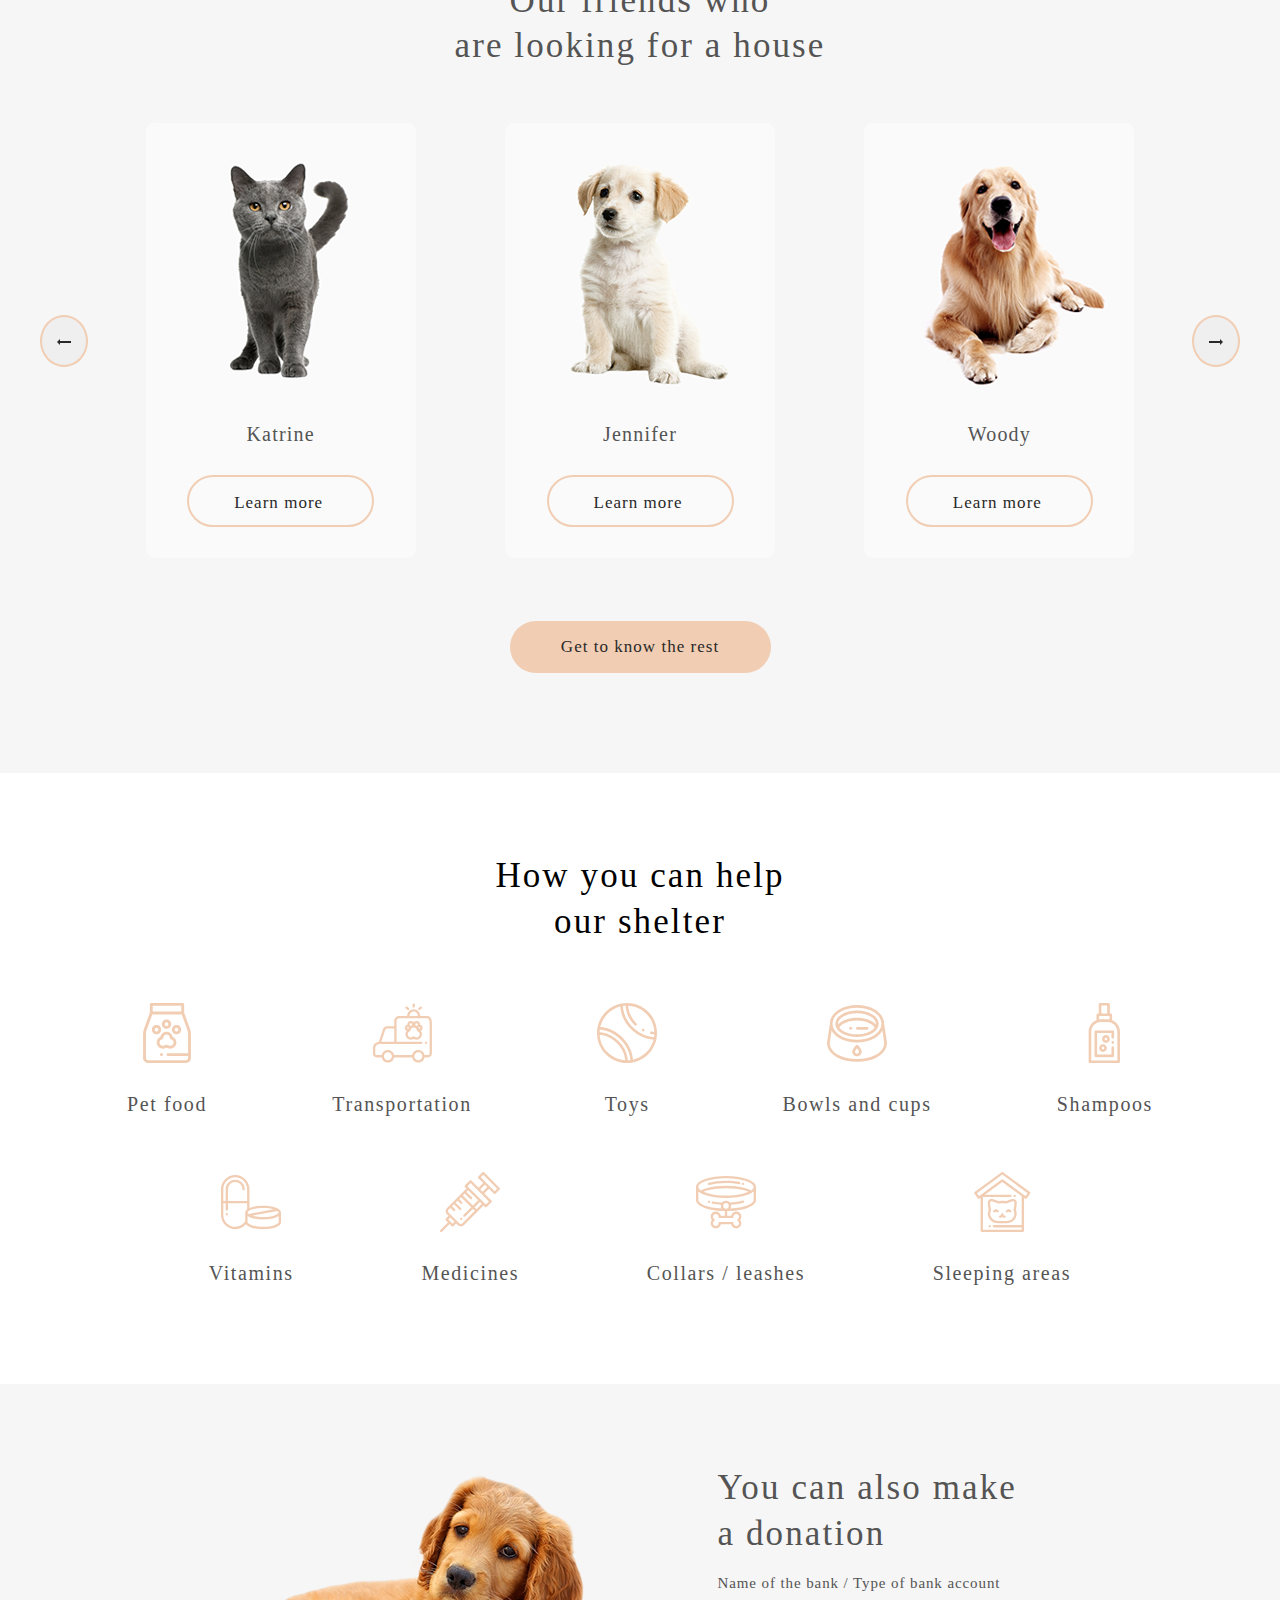
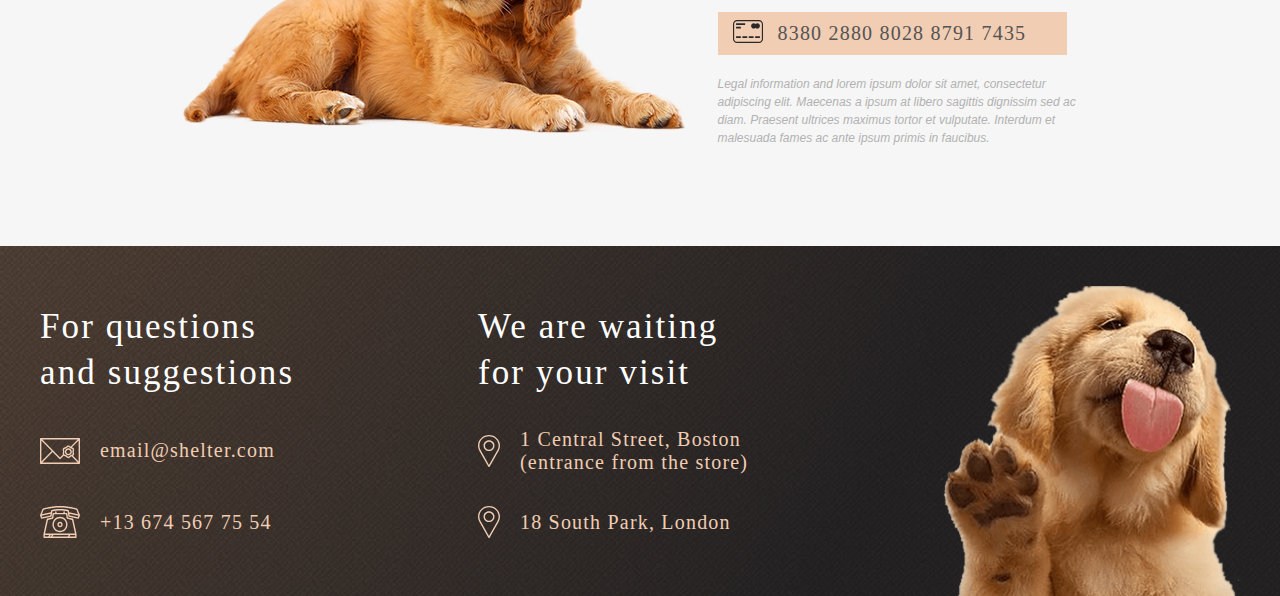
==== commit 6d8e0feb: "feat:added layout and styles for the footer of the first page" ====
--- a/shelter/index.html
+++ b/shelter/index.html
@@ -334,6 +334,100 @@
           </div>
         </div>
       </div>
+      <div class="wrapper_footer wrapper_footer-bg" style="height: 350px">
+        <footer class="footer footer_wrapper">
+          <section class="footer__section1">
+            <h3 class="footer__section__h3">For questions and suggestions</h3>
+            <div class="footer__section__div">
+              <a
+                href="mailto:email@shelter.com"
+                class="footer__section__div__a"
+              >
+                <figure class="footer__figure-icon">
+                  <!-- prettier-ignore -->
+                  <img
+                    src="/shelter/assets/icon-email.svg"
+                    alt="Email Icon"
+                    width="40"
+                    height="32"
+                  >
+                  <figcaption class="footer__figcaption">
+                    email@shelter.com
+                  </figcaption>
+                </figure>
+              </a>
+            </div>
+            <div class="footer__section__div">
+              <a href="tel:+136745677554" class="footer__section__div__a">
+                <figure class="footer__figure-icon">
+                  <!-- prettier-ignore -->
+                  <img
+                    src="/shelter/assets/icon-phone.svg"
+                    alt="Phone Icon"
+                    width="40"
+                    height="32"
+                  >
+                  <figcaption class="footer__figcaption">
+                    +13 674 567 75 54
+                  </figcaption>
+                </figure>
+              </a>
+            </div>
+          </section>
+          <section class="footer__section2">
+            <h3 class="footer__section__h3">We are waiting for your visit</h3>
+            <div class="footer__section__div">
+              <a
+                href="https://www.google.com/maps/place/40.748817,-73.985428"
+                target="_blank"
+                class="footer__section__div__a"
+              >
+                <figure class="footer__figure-icon">
+                  <!-- prettier-ignore -->
+                  <img
+                    src="/shelter/assets/icon-marker.svg"
+                    alt="Icon marker"
+                    width="22"
+                    height="32"
+                  >
+                  <figcaption class="footer__figcaption">
+                    1 Central Street, Boston (entrance from the store)
+                  </figcaption>
+                </figure>
+              </a>
+            </div>
+            <div class="footer__section__div">
+              <a
+                href="https://www.google.com/maps/place/40.748817,-73.985428"
+                target="_blank"
+                class="footer__section__div__a"
+              >
+                <figure class="footer__figure-icon">
+                  <!-- prettier-ignore -->
+                  <img
+                    src="/shelter/assets/icon-marker.svg"
+                    alt="Icon marker"
+                    width="22"
+                    height="32"
+                  >
+                  <figcaption class="footer__figcaption">
+                    18 South Park, London
+                  </figcaption>
+                </figure>
+              </a>
+            </div>
+          </section>
+          <figure class="footer__figure">
+            <!-- prettier-ignore -->
+            <img
+              src="/shelter/assets/footer-puppy.png"
+              alt="Puppy"
+              width="300"
+              height="310"
+            >
+          </figure>
+        </footer>
+      </div>
     </main>
   </body>
 </html>
--- a/shelter/styles.css
+++ b/shelter/styles.css
@@ -18,7 +18,12 @@
     align-items: center;
     justify-content: center;
 }
-.wrapper_section1, .wrapper_section2, .wrapper_section3, .wrapper_section4, .wrapper_section5 {
+.wrapper_section1, 
+.wrapper_section2, 
+.wrapper_section3, 
+.wrapper_section4, 
+.wrapper_section5, 
+.wrapper_footer {
     display: flex;
     align-items: center;
     justify-content: center;
@@ -28,10 +33,16 @@
     background-size: cover;
     background-position: center;
 }
-.wrapper_section1-bg {
+.wrapper_section1-bg,
+.wrapper_footer-bg {
     background-image: url("/shelter/assets/start-screen-gradient-background.jpg");
 }
-.section_1, .section2, .section3, .section4, .section5 {
+.section_1, 
+.section2, 
+.section3, 
+.section4, 
+.section5,
+.footer {
     width: 1280px;
     justify-self: center;   
 }
@@ -443,4 +454,60 @@
     font-weight: 400;
     line-height: 18px;
     text-align: left;
+}
+.footer_wrapper {
+    display: flex;
+    width: 1200px;
+    height: 100%;
+    justify-content: space-between;
+    align-items: center;
+}
+.footer__section1,
+.footer__section2 {
+    display: flex;
+    flex-direction: column;
+    height: 234px;
+    justify-content: space-between;
+}
+.footer__section1 {
+    width: 278px;
+}
+.footer__section2 {
+    width: 302px;
+}
+.footer__section__h3 {
+    width: 280px;
+    font-family: Georgia;
+    font-size: 35px;
+    font-weight: 400;
+    line-height: 45.5px;
+    letter-spacing: 0.06em;
+    text-align: left;
+    color: #FFFFFF;
+}
+.footer__section__div {
+    display: flex;
+}
+.footer__section__div__a {
+    display: flex;
+    font-family: Georgia;
+    font-size: 20px;
+    font-weight: 400;
+    line-height: 23px;
+    letter-spacing: 0.06em;
+    text-align: left;
+    color: #F1CDB3;
+    text-decoration: none;
+}
+.footer__figure-icon {
+    display: flex;
+    align-items: center;
+}
+.footer__figcaption {
+    display: flex;
+    margin-left: 20px;
+}
+.footer__figure {
+    display: flex;
+    margin-top: 40px;
 }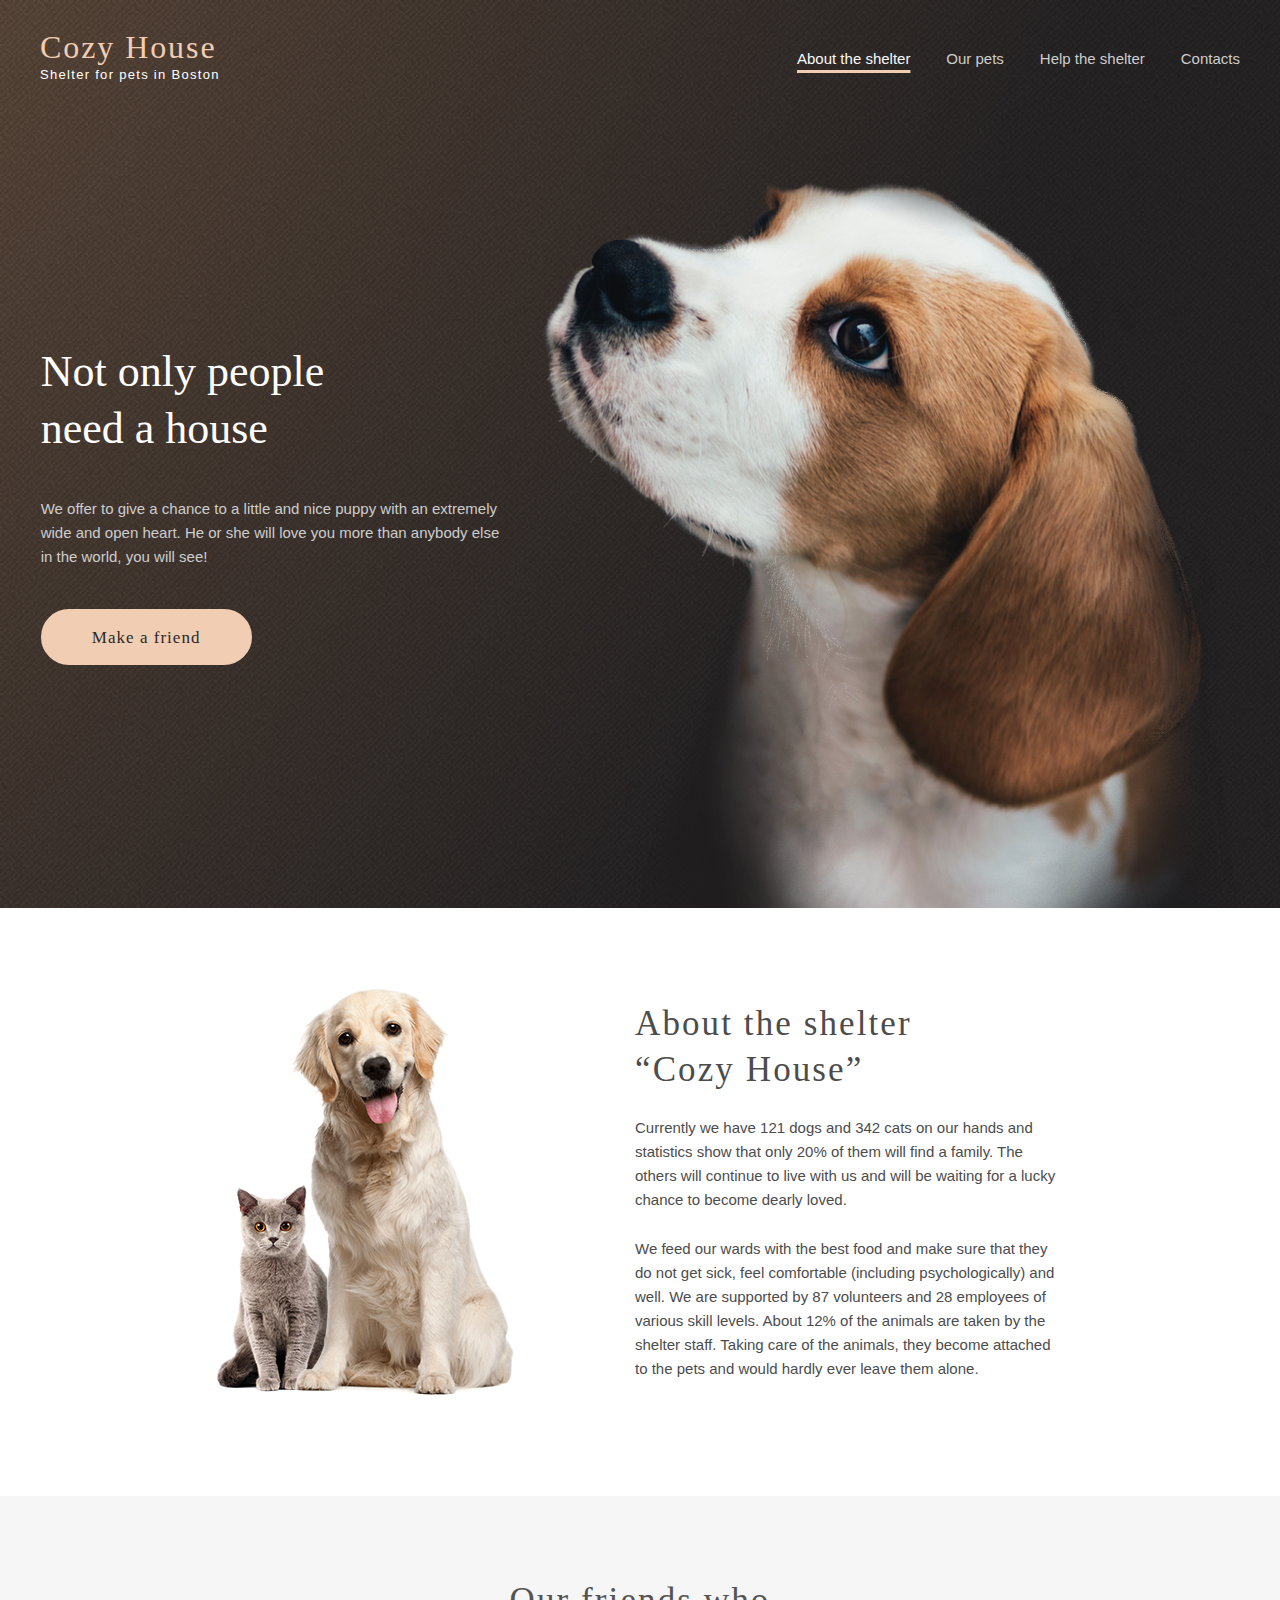
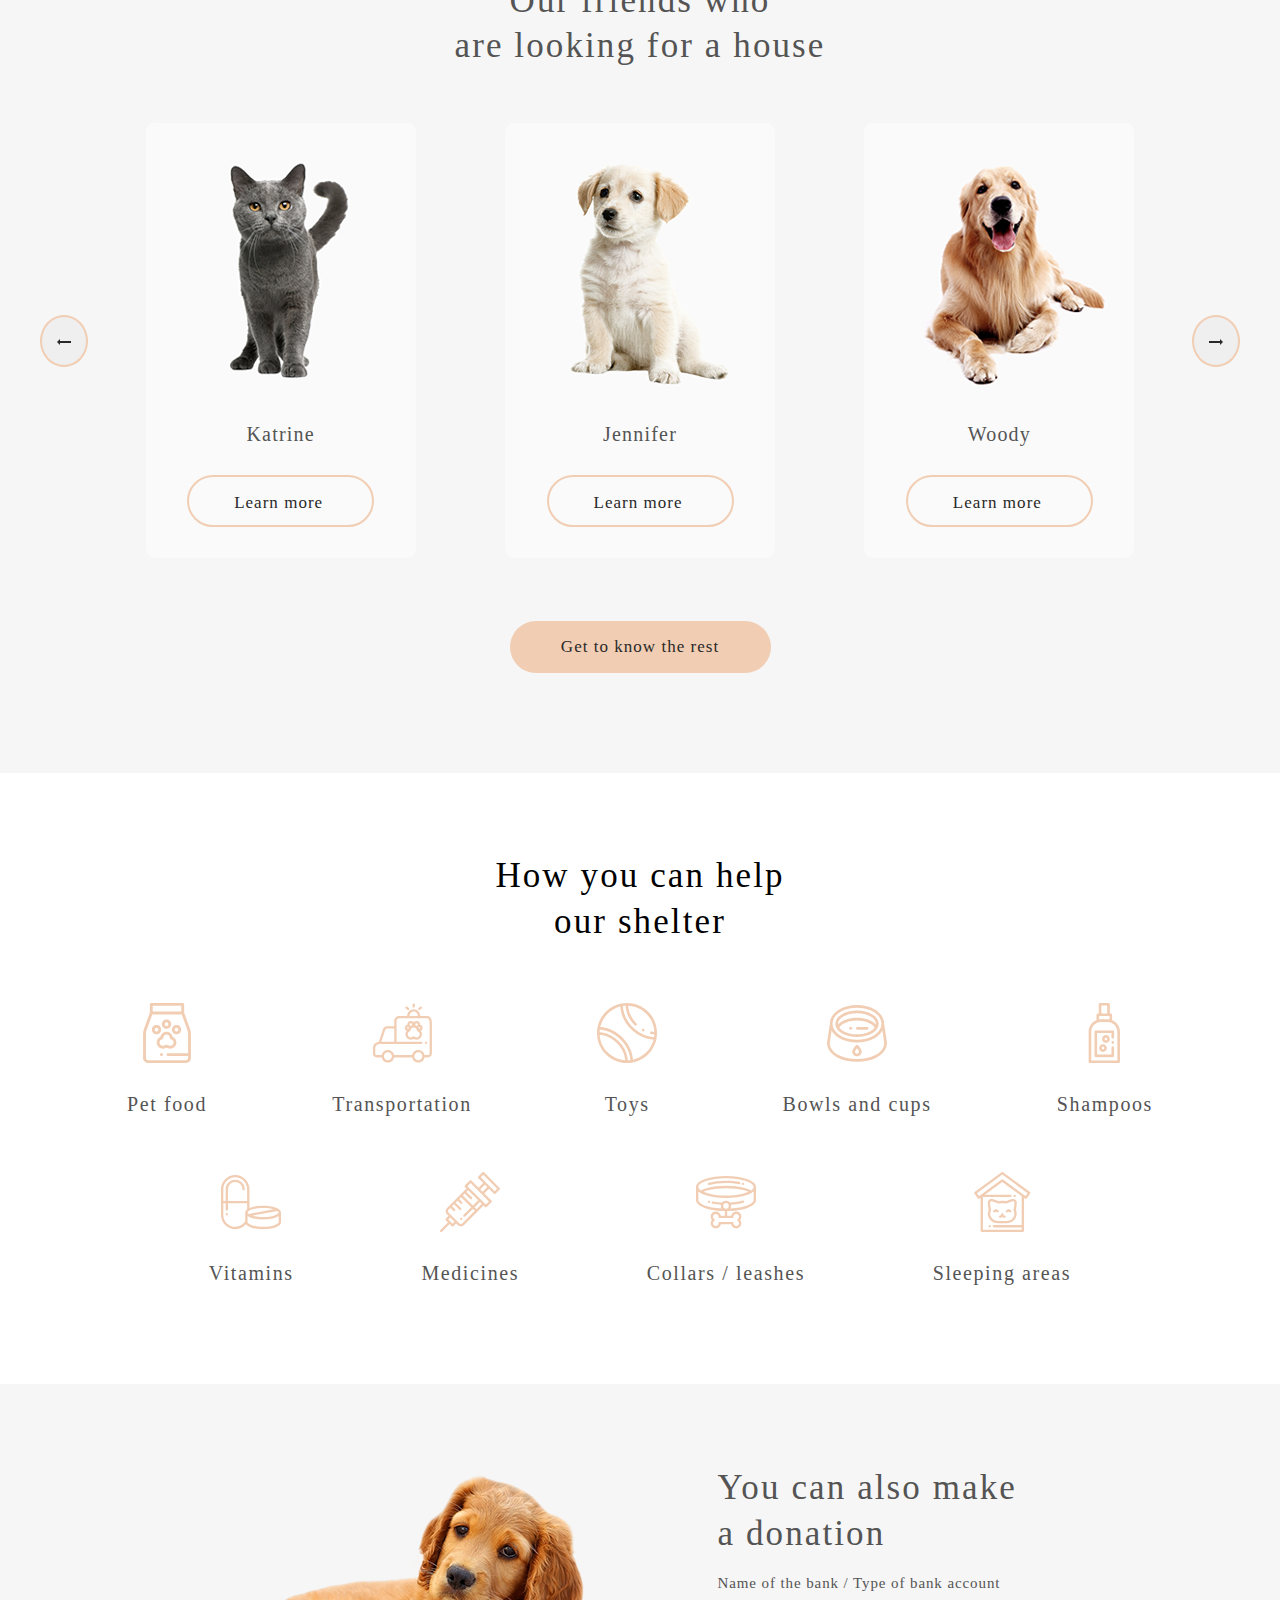
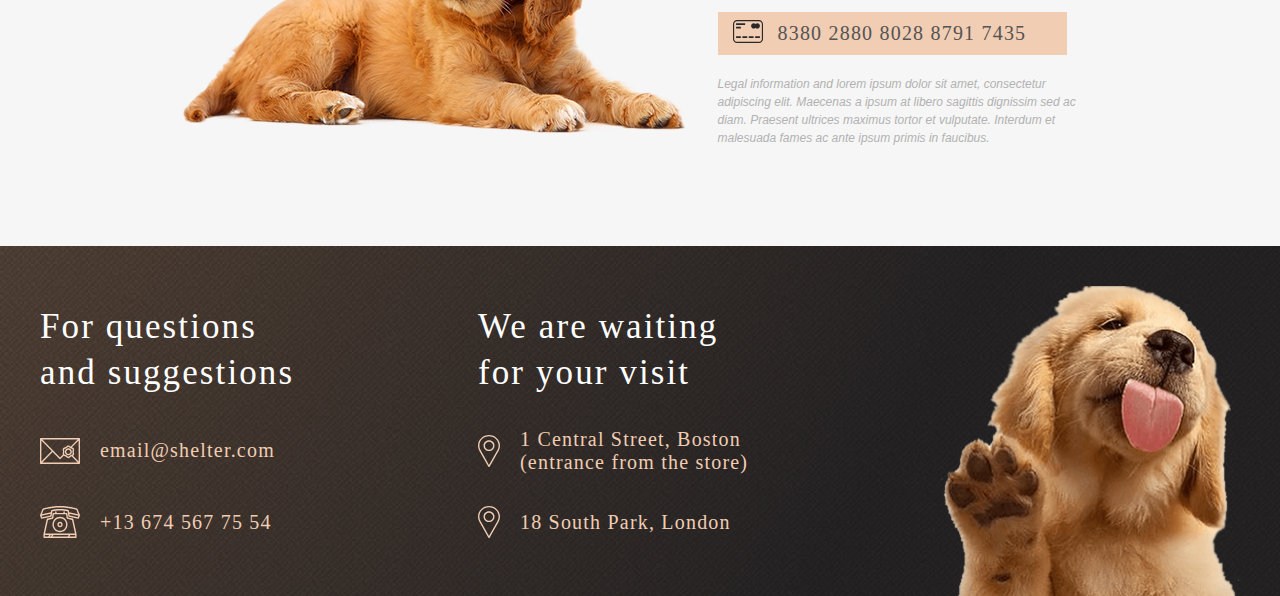
==== commit 552d17b3: "feat: add hover effect and links main page" ====
--- a/shelter/index.html
+++ b/shelter/index.html
@@ -18,16 +18,22 @@
           <header class="section_1__header">
             <nav class="section_1__header_nav">
               <div class="section_1__header_nav_logo">
-                <h1>Cozy House</h1>
-                <span class="header__nav_div_span"
-                  >Shelter for pets in Boston</span
+                <a href="#">
+                  <h1>Cozy House</h1>
+                  <span class="header__nav_div_span"
+                    >Shelter for pets in Boston</span
+                  ></a
                 >
               </div>
               <ul class="section_1__header_nav_ul">
                 <li class="section_1__header_nav_ul_li">About the shelter</li>
                 <li class="section_1__header_nav_ul_li">Our pets</li>
-                <li class="section_1__header_nav_ul_li">Help the shelter</li>
-                <li class="section_1__header_nav_ul_li">Contacts</li>
+                <li class="section_1__header_nav_ul_li">
+                  <a href="#wrapper_section4">Help the shelter</a>
+                </li>
+                <li class="section_1__header_nav_ul_li">
+                  <a href="#footer">Contacts</a>
+                </li>
               </ul>
             </nav>
           </header>
@@ -41,9 +47,9 @@
                 extremely wide and open heart. He or she will love you more than
                 anybody else in the world, you will see!
               </p>
-              <button class="section_1__article_div_button">
-                Make a friend
-              </button>
+              <a href="#wrapper_section3" class="section_1__article_div_a"
+                >Make a friend</a
+              >
             </div>
             <div class="section_1__article_img">
               <!-- prettier-ignore -->
@@ -90,7 +96,11 @@
           </div>
         </article>
       </div>
-      <div class="wrapper_section3 wrapper_section3-bg" style="height: 877px">
+      <div
+        id="wrapper_section3"
+        class="wrapper_section3 wrapper_section3-bg"
+        style="height: 877px"
+      >
         <article class="section3 section3_wrapper">
           <h2 class="section3__h2">
             Our friends who
@@ -181,7 +191,11 @@
           </button>
         </article>
       </div>
-      <div class="wrapper_section4 wrapper_section4-bg" style="height: 611px">
+      <div
+        id="wrapper_section4"
+        class="wrapper_section4 wrapper_section4-bg"
+        style="height: 611px"
+      >
         <article class="section4 section4_wrapper">
           <h2 class="section4__h2">How you can help our shelter</h2>
           <div class="section4__div-conteiner">
@@ -311,18 +325,24 @@
                 Name of the bank / Type of bank account
               </h5>
               <div class="section5__conteiner__article__container-card">
-                <figure>
-                  <!-- prettier-ignore -->
-                  <img
-                    src="/shelter/assets/credit-card.svg"
-                    alt="icon bank card"
-                    width="30"
-                    height="23"
-                  >
-                </figure>
-                <span class="section5__conteiner__article__container-card_span"
-                  >8380 2880 8028 8791 7435</span
-                >
+                <a
+                  class="section5__conteiner__article__container-card"
+                  href="#"
+                >
+                  <figure>
+                    <!-- prettier-ignore -->
+                    <img
+                      src="/shelter/assets/credit-card.svg"
+                      alt="icon bank card"
+                      width="30"
+                      height="23"
+                    >
+                  </figure>
+                  <span
+                    class="section5__conteiner__article__container-card_span"
+                    >8380 2880 8028 8791 7435</span
+                  >
+                </a>
               </div>
               <p class="section5__conteiner__article_p">
                 Legal information and lorem ipsum dolor sit amet, consectetur
@@ -334,7 +354,11 @@
           </div>
         </div>
       </div>
-      <div class="wrapper_footer wrapper_footer-bg" style="height: 350px">
+      <div
+        id="footer"
+        class="wrapper_footer wrapper_footer-bg"
+        style="height: 350px"
+      >
         <footer class="footer footer_wrapper">
           <section class="footer__section1">
             <h3 class="footer__section__h3">For questions and suggestions</h3>
--- a/shelter/styles.css
+++ b/shelter/styles.css
@@ -2,15 +2,26 @@
     margin: 0;
     padding: 0;
 }
+html {
+    scroll-behavior: smooth;
+}
 button {
     cursor: pointer;
 }
+a {
+    all: unset;
+    cursor: pointer;
+}
 body {
     display: flex;
     justify-content: center;
     align-items: center;
     height: 100%;
     margin: 0;
+    -ms-user-select: none; 
+    -moz-user-select: none; 
+    -webkit-user-select: none; 
+    user-select: none; 
 }
 main {
     display: flex;
@@ -102,13 +113,14 @@
 }
 .section_1__header_nav_ul_li:hover {
     cursor: pointer;
-    color: #F1CDB3;
+    color:#FAFAFA;
 }
 .section_1__header_nav_ul_li:first-child {
-    color: #F1CDB3;
+    color:#FAFAFA;
     text-decoration: underline;
     text-underline-offset: 6px;
-    text-decoration-thickness: 2px;
+    text-decoration-thickness: 3px;
+    text-decoration-color: #F1CDB3;
 }
 .section_1__article {
     display: flex;
@@ -146,22 +158,26 @@
     text-align: left;
     color: #CDCDCD;
 }
-.section_1__article_div_button {
+.section_1__article_div_a {
+    display: flex;
     width: 207px;
     height: 52px;
-    font-family: Georgia;
     font-size: 17px;
     font-weight: 400;
     line-height: 25px;
-    text-align: left;
+    align-items: center;
+    align-content: center;
+    justify-content: center;
     font-family: Georgia;
     letter-spacing: 0.06em;
     color: #292929;
     background: #F1CDB3;
-    padding: 13px 45px 15px 43px;
     border-radius: 100px;
     border: 2px solid #F1CDB3;
     text-wrap: nowrap;
+}
+.section_1__article_div_button:hover {
+    background-color: #FDDCC4;
 }
 .wrapper_section2-bg{
     background: #FFFFFF;
@@ -226,11 +242,16 @@
     align-items: center; 
     margin-top: -8px;
 }
-.section3__article_slider-button-right, .section3__article_slider-button-left {
+.section3__article_slider-button-right,
+.section3__article_slider-button-left {
     width: 52px;
     height: 52px;
     border-radius: 100%;
     border: 2px solid #F1CDB3;
+}
+.section3__article_slider-button-right:hover,
+.section3__article_slider-button-left:hover {
+    background: #FDDCC4;
 }
 .section3__article_slider-wrapper_slider-container {
     display: flex;
@@ -265,6 +286,13 @@
     background: #FAFAFA;
     cursor: pointer;
 }
+.section3__article_slider-wrapper_slider-item:hover {
+    background: #FFFFFF;
+}
+.section3__article_slider-wrapper_slider-item:hover
+.section3__article_slider-wrapper_slider-button-item {
+    background-color: #FDDCC4;
+  }
 .section3__article_slider-wrapper_slider-item-figure {
     display: flex;
     flex-direction: column;
@@ -319,6 +347,9 @@
     border: none;
     margin-bottom: 10px;
 }
+.section3_wrapper__button:hover {
+    background: #FDDCC4;
+}
 .wrapper_section4-bg {
     background: #FFFFFF;
 }
@@ -356,7 +387,7 @@
     width: 1026px;
     justify-content: space-between;
 }
-.section4__div-conteiner__bottom-row{
+.section4__div-conteiner__bottom-row {
     display: flex;
     width: 990px;
     justify-content:space-around;
@@ -401,8 +432,8 @@
     flex-direction: column;
     width: 380px;
     height: 282px;
-margin-top: -18px;
-justify-content: space-between;
+    margin-top: -18px;
+    justify-content: space-between;
 }
 .section5__conteiner__article_h3 {
     width: 300px;
@@ -499,6 +530,9 @@
     color: #F1CDB3;
     text-decoration: none;
 }
+.footer__section__div__a:hover {
+    color: #FAFAFA;
+}
 .footer__figure-icon {
     display: flex;
     align-items: center;
